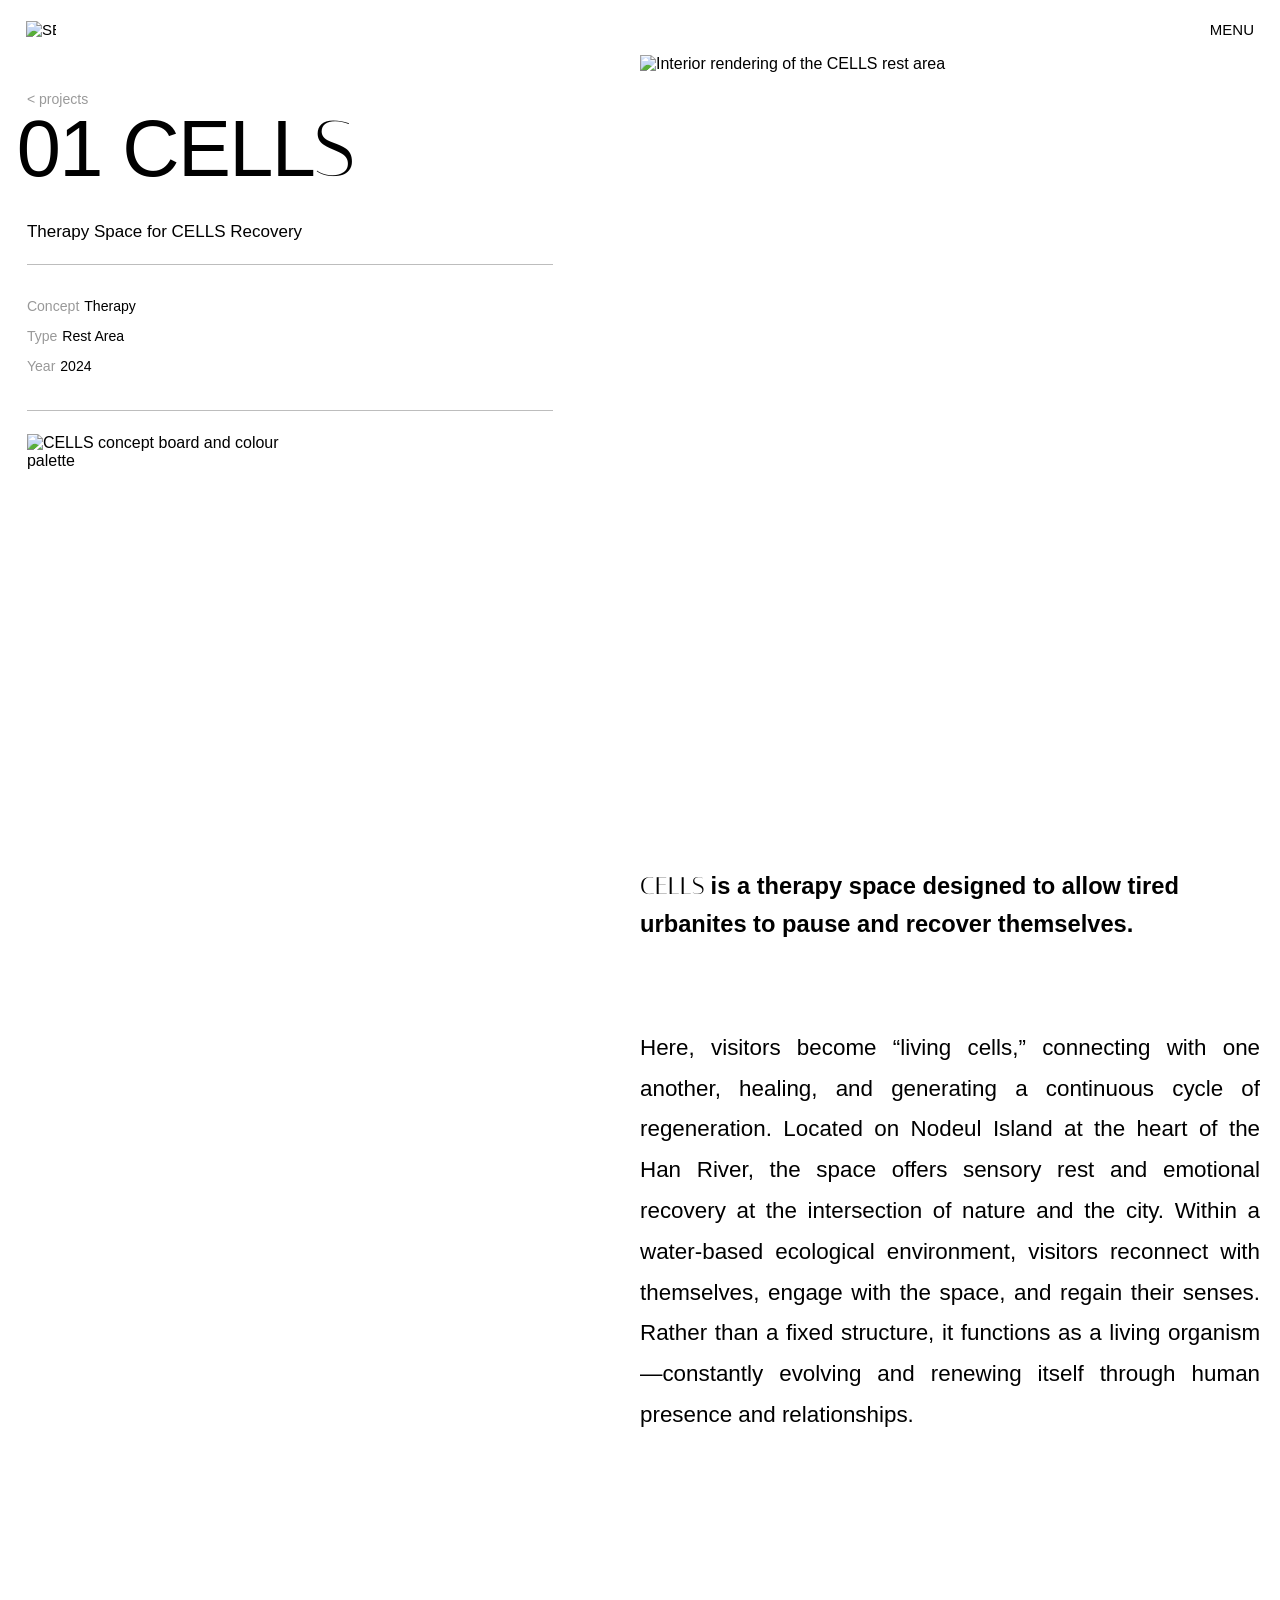
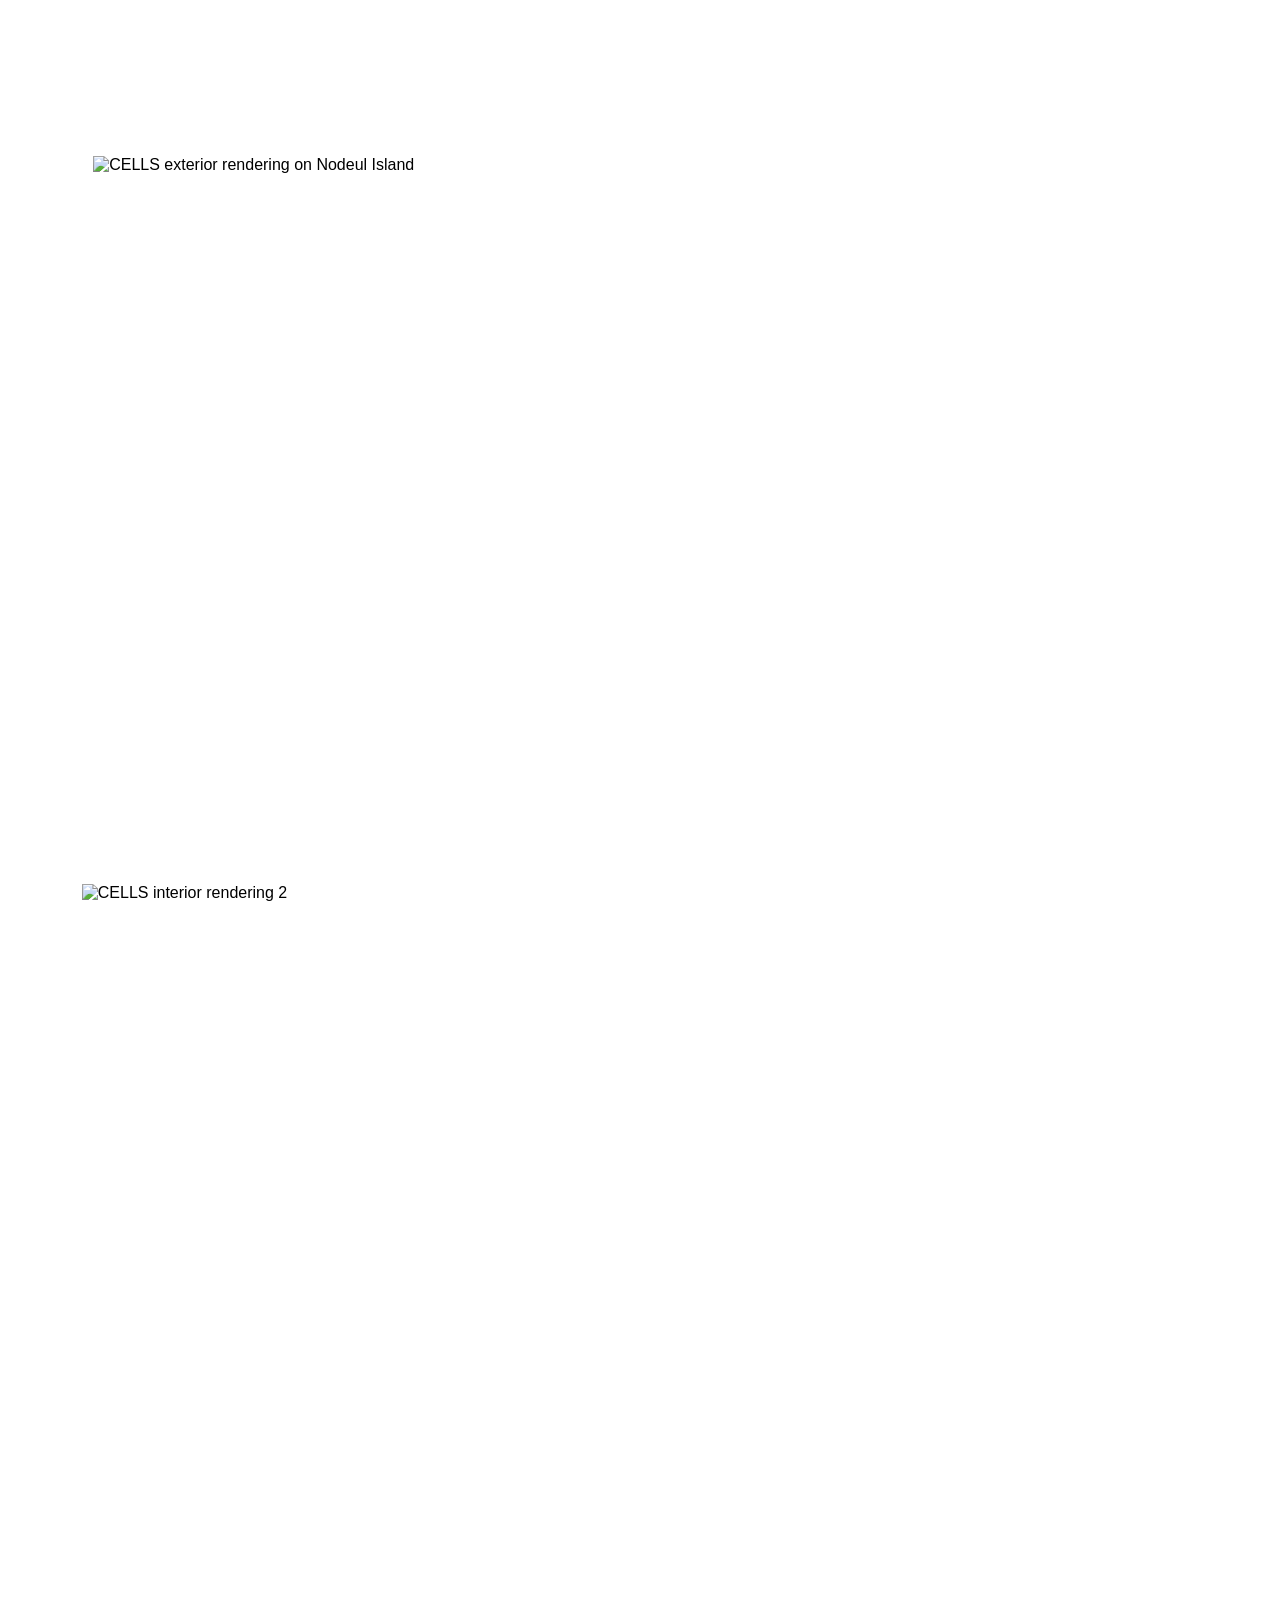
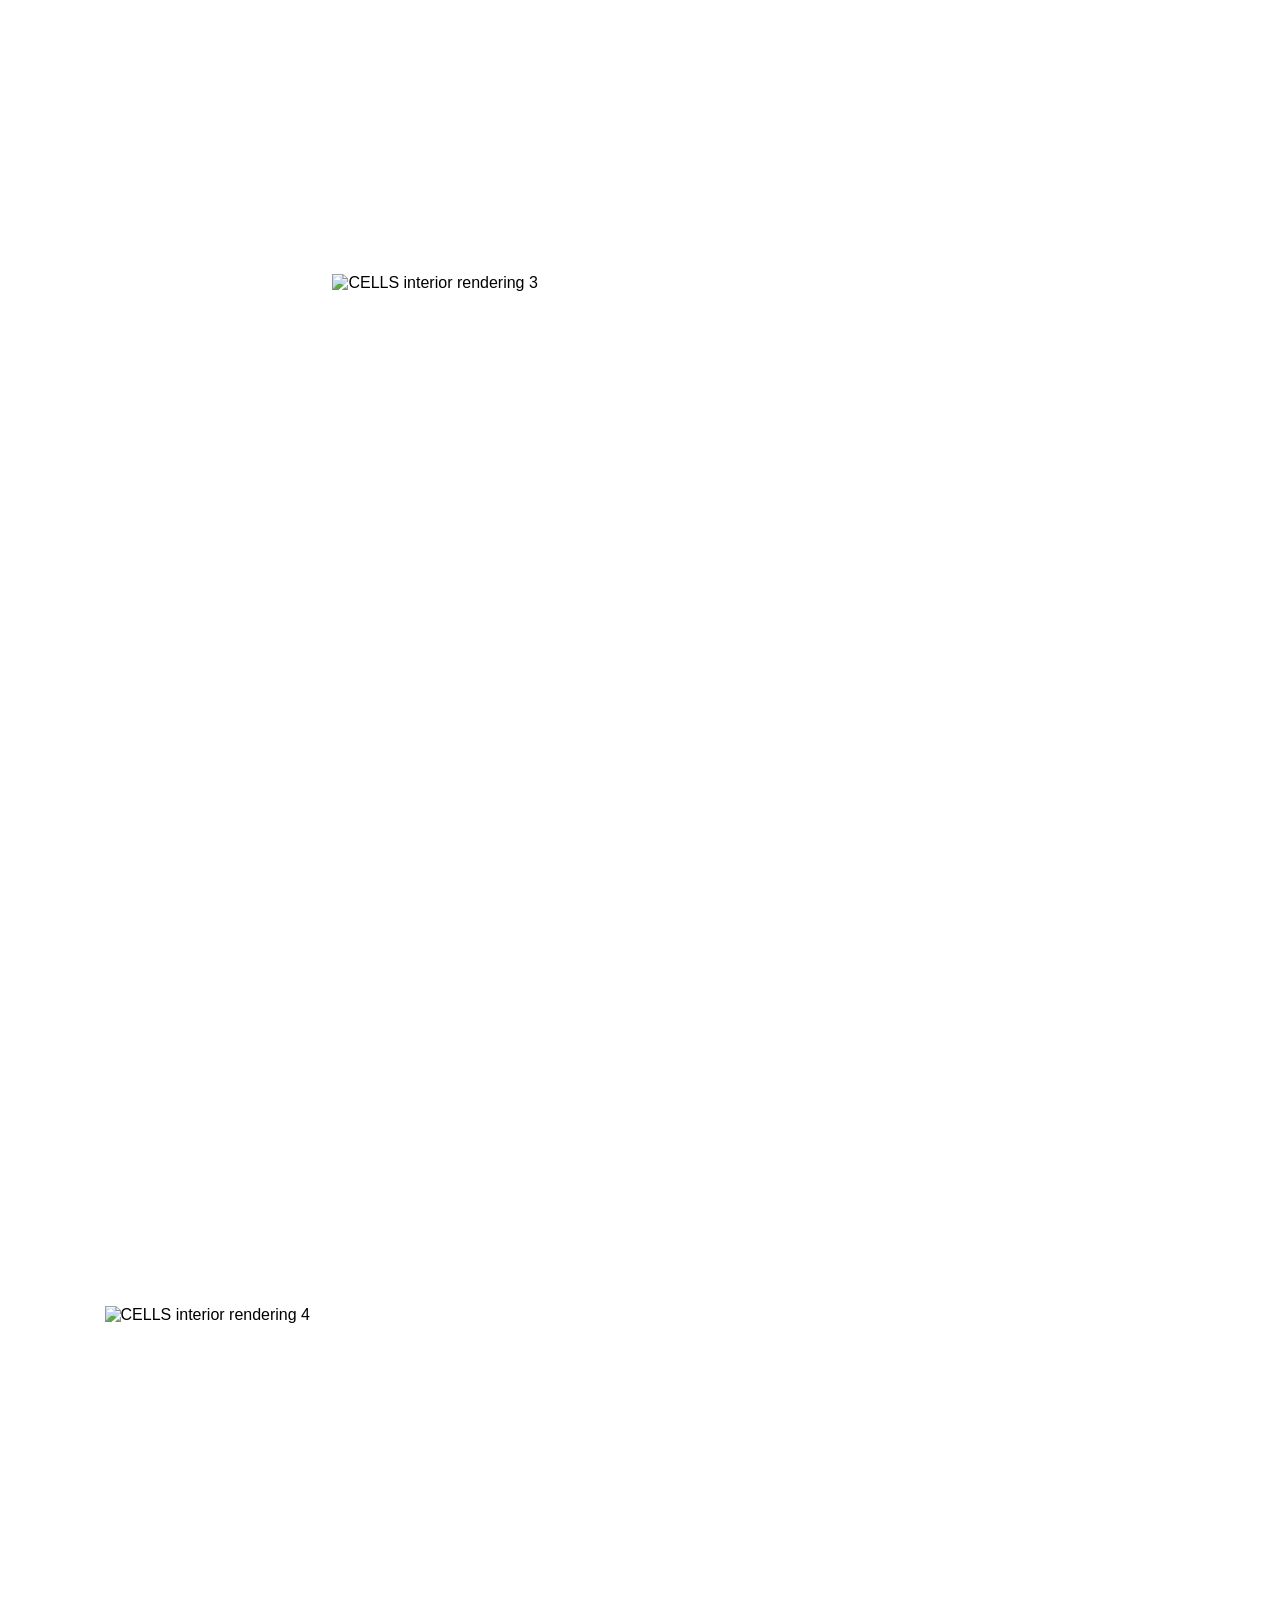
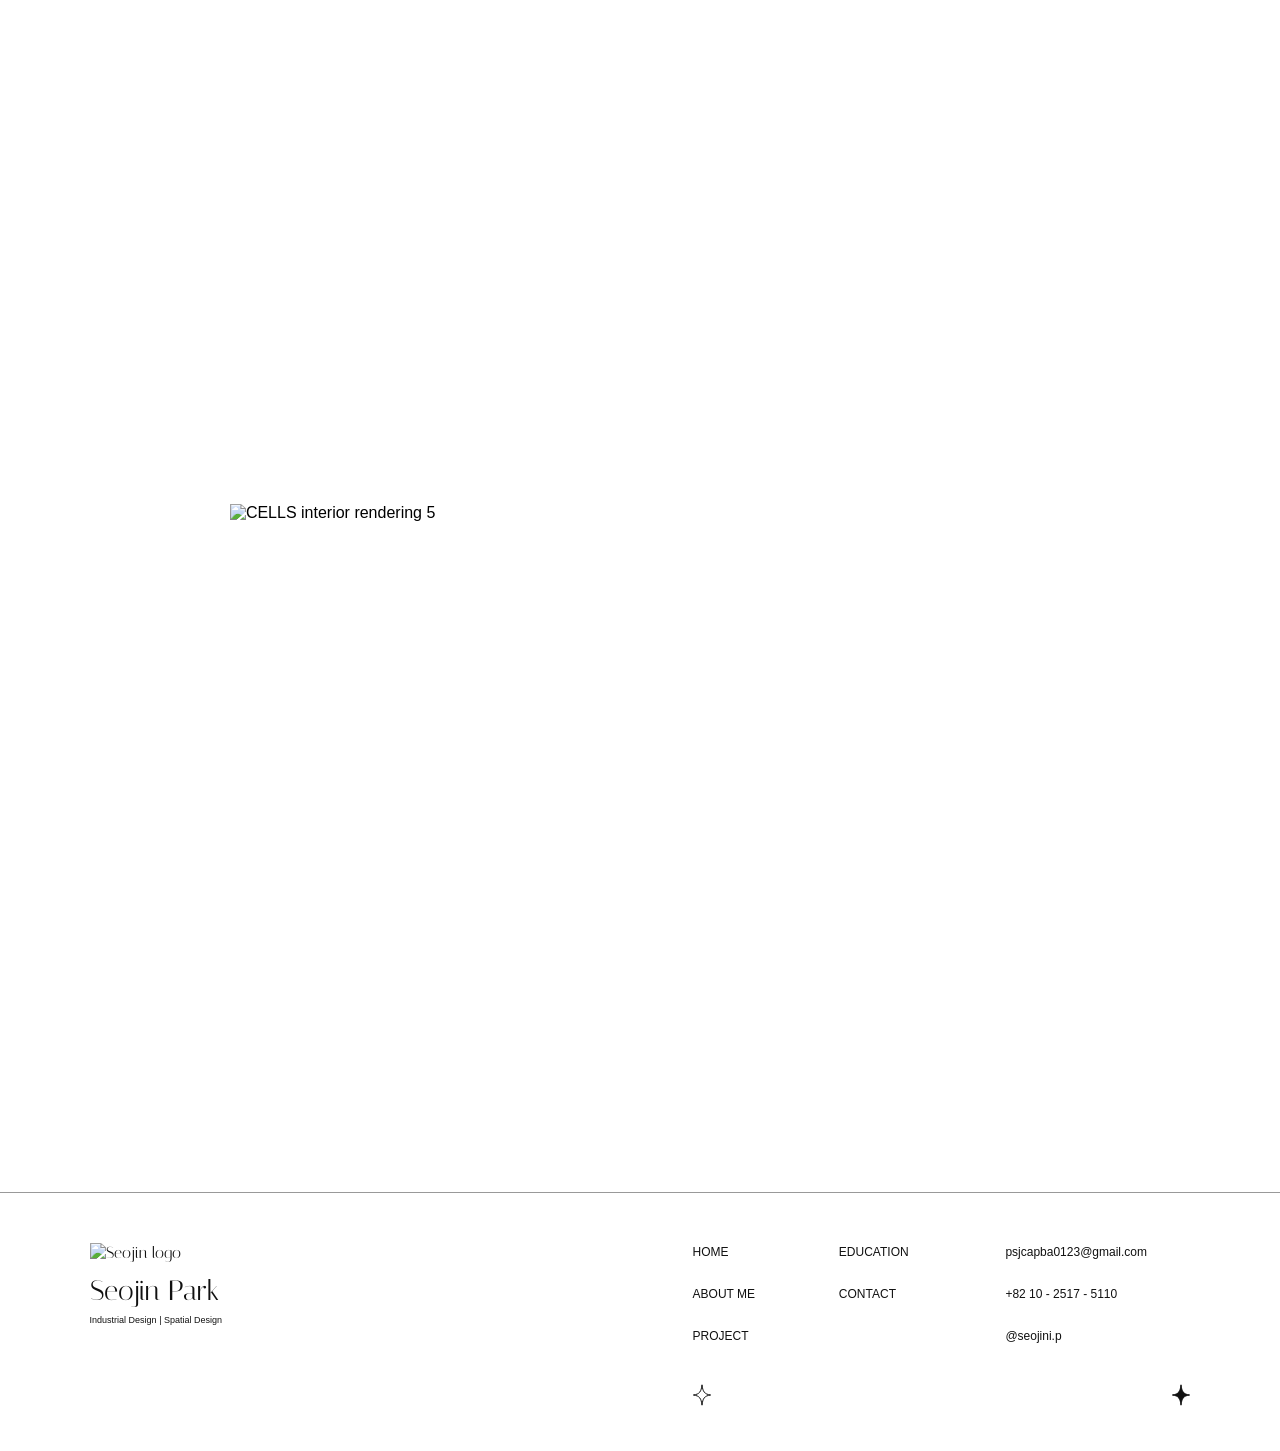
==== cells.html @ 50df4cd8 "Add files via upload" ====
<!DOCTYPE html>
<html lang="en">
<head>
  <meta charset="UTF-8">
  <meta name="viewport" content="width=device-width, initial-scale=1.0">
  <title>01 CELLS | Seojin Park</title>

  <!-- Google Fonts: Italiana (Pretendard is imported inside style.css) -->
  <link rel="preconnect" href="https://fonts.googleapis.com">
  <link rel="preconnect" href="https://fonts.gstatic.com" crossorigin>
  <link href="https://fonts.googleapis.com/css2?family=Italiana&display=swap" rel="stylesheet">

  <!-- Start downloading the first visible image right away -->
  <link rel="preload" as="image" href="images/cells/thumbnail.png" fetchpriority="high">

  <!-- style.css = shared base + fixed header + menu | project.css = project detail layout -->
  <link rel="stylesheet" href="style.css">
  <link rel="stylesheet" href="project.css">

  <!-- CELLS-only editorial gallery. Shared project styles remain unchanged. -->
  <style>
    /* Editorial rhythm: varied widths, generous white space, offset alignment. */
    .pd-gallery.pd-gallery--editorial {
      display: flex;
      flex-direction: column;
      align-items: stretch;
      gap: 0;
      padding: clamp(125px, 16vw, 250px) 5.5vw clamp(100px, 12vw, 190px);
    }
    .pd-gallery--editorial .cells-gallery__item {
      display: block;
      box-sizing: border-box;
      margin: 0;
      width: 100%;
    }
    .pd-gallery--editorial .cells-gallery__item img {
      display: block;
      width: 100%;
      height: auto;
    }
    .pd-gallery--editorial .cells-gallery__item + .cells-gallery__item {
      margin-top: clamp(110px, 17vw, 270px);
    }
    .pd-gallery--editorial .cells-gallery__item--hero { width: 96%; margin-left: auto; margin-right: auto; }
    .pd-gallery--editorial .cells-gallery__item--left { width: 72%; margin-left: 1%; margin-right: auto; }
    .pd-gallery--editorial .cells-gallery__item--right { width: 76%; margin-left: auto; margin-right: 1%; }
    .pd-gallery--editorial .cells-gallery__item--wide { width: 94%; margin-left: 3%; margin-right: auto; }
    .pd-gallery--editorial .cells-gallery__item--final { width: 86%; margin-left: auto; margin-right: 0; }

    /* Reveal is enabled by JS only when IntersectionObserver is available. */
    .pd-gallery--editorial.cells-reveal-ready .cells-gallery__item {
      opacity: 0;
      transform: translate3d(0, 72px, 0);
      transition: opacity 1050ms cubic-bezier(.2,.7,.2,1),
                  transform 1150ms cubic-bezier(.16,1,.3,1);
      will-change: opacity, transform;
    }
    .pd-gallery--editorial.cells-reveal-ready .cells-gallery__item.is-visible {
      opacity: 1;
      transform: translate3d(0, 0, 0);
      will-change: auto;
    }
    @media (max-width: 767px) {
      .pd-gallery.pd-gallery--editorial {
        padding: 85px 18px 110px;
      }
      .pd-gallery--editorial .cells-gallery__item + .cells-gallery__item {
        margin-top: clamp(75px, 23vw, 125px);
      }
      .pd-gallery--editorial .cells-gallery__item--hero,
      .pd-gallery--editorial .cells-gallery__item--wide { width: 100%; margin-left: 0; margin-right: 0; }
      .pd-gallery--editorial .cells-gallery__item--left { width: 94%; margin-left: 0; margin-right: auto; }
      .pd-gallery--editorial .cells-gallery__item--right { width: 95%; margin-left: auto; margin-right: 0; }
      .pd-gallery--editorial .cells-gallery__item--final { width: 98%; margin-left: auto; margin-right: 0; }
      .pd-gallery--editorial.cells-reveal-ready .cells-gallery__item {
        transform: translate3d(0, 38px, 0);
      }
      .pd-gallery--editorial.cells-reveal-ready .cells-gallery__item.is-visible {
        transform: translate3d(0, 0, 0);
      }
    }
    @media (prefers-reduced-motion: reduce) {
      .pd-gallery--editorial.cells-reveal-ready .cells-gallery__item {
        opacity: 1;
        transform: none;
        transition: none;
      }
    }
  </style>
</head>
<body>

  <!-- ======================================================
       FIXED GLOBAL HEADER (same as index.html, links go back to it)
       ====================================================== -->
  <header class="site-header">

    <p class="role"><a href="index.html#home">Spatial Designer</a></p>

    <nav class="menu" aria-label="Main navigation">
      <input type="checkbox" id="menu-toggle" class="menu__checkbox">
      <label for="menu-toggle" class="menu__label">Menu</label>

      <ul class="menu__list">
        <li><a href="index.html#about">About Me</a></li>
        <li><a href="index.html#projects">Projects</a></li>
      </ul>
    </nav>

  </header>

  <main class="pd">

    <!-- ======================================================
         PAGE BODY: a 2-column grid with 2 rows
           Row 1 = intro  (left info panel | right thumbnail + text)
           Row 2 = gallery (full width)
         On top of it lies the TITLE LAYER (see below).
         ====================================================== -->
    <div class="pd-body">

      <!-- ----------------------------------------------------
           TITLE LAYER  (desktop only)
           ONE single "01 CELLS" title that does all three stages:
             Stage 1+2: it stands still where the Figma puts it
             Stage 3  : it rises with the page, then sticks under the header
           How (pure CSS, no scroll code):
             .pd-titlelayer = tall, invisible box over the left half of the
                              whole page (intro + gallery)
             .pd-titlestage = sticky box that is pinned to the top of the
                              screen until the left panel is released
                              (its height is set so it is released at the
                              same moment as the panel)
             .pd-title      = the title; sticky just below the header, so it
                              stops rising and stays there
           ---------------------------------------------------- -->
      <div class="pd-titlelayer">
        <div class="pd-titlestage">
          <h1 class="pd-title">01 CELL<span class="pd-title__accent">S</span></h1>
        </div>
      </div>

      <!-- ----------------------------------------------------
           LEFT INFORMATION COLUMN (row 1, column 1)
           .pd-info  = as tall as the right column
           .pd-panel = sticky (top: 0) inside it:
             Stage 2: it stays exactly where it is while the right column scrolls
             Stage 3: when .pd-info ends it can't stick any longer and
                      scrolls up and away (that is the release)
           ---------------------------------------------------- -->
      <aside class="pd-info" aria-label="Project information">
        <div class="pd-panel">

          <!-- EDIT: back link -->
          <a class="pd-back" href="index.html#projects">&lt; projects</a>

          <!-- Empty space where the title sits (the real title is in the title layer).
               On mobile the title layer is hidden and this slot shows its own title. -->
          <div class="pd-title-slot">
            <!-- EDIT: title (last letter uses Italiana like the Figma) -->
            <h1 class="pd-title pd-title--mobile">01 CELL<span class="pd-title__accent">S</span></h1>
          </div>

          <!-- EDIT: subtitle -->
          <p class="pd-subtitle">Therapy Space for CELLS Recovery</p>

          <!-- EDIT: metadata -->
          <dl class="pd-meta">
            <div class="pd-meta__row"><dt>Concept</dt><dd>Therapy</dd></div>
            <div class="pd-meta__row"><dt>Type</dt><dd>Rest Area</dd></div>
            <div class="pd-meta__row"><dt>Year</dt><dd>2024</dd></div>
          </dl>

          <!-- EDIT: concept image (contains the colour palette).
               Replace width/height with your file's real pixel size. -->
          <figure class="pd-concept">
            <img src="images/cells/concept.png"
                 alt="CELLS concept board and colour palette"
                 width="1144" height="604" decoding="async">
          </figure>

        </div>
      </aside>

      <!-- ----------------------------------------------------
           RIGHT COLUMN (row 1, column 2): thumbnail + description
           ---------------------------------------------------- -->
      <div class="pd-story">

        <!-- EDIT: thumbnail (first visible image: loaded eagerly, high priority) -->
        <figure class="pd-thumb">
          <img src="images/cells/thumbnail.png"
               alt="Interior rendering of the CELLS rest area"
               width="1240" height="1288"
               loading="eager" fetchpriority="high" decoding="async">
        </figure>

        <div class="pd-text">
          <!-- EDIT: introductory statement -->
          <p class="pd-statement">
            <span class="pd-statement__accent">CELLS</span>
            is a therapy space designed to allow tired<br class="pd-br">
            urbanites to pause and recover themselves.
          </p>

          <!-- EDIT: main description -->
          <p class="pd-description">
            Here, visitors become “living cells,” connecting with one another, healing, and generating a continuous cycle of regeneration. Located on Nodeul Island at the heart of the Han River, the space offers sensory rest and emotional recovery at the intersection of nature and the city. Within a water-based ecological environment, visitors reconnect with themselves, engage with the space, and regain their senses. Rather than a fixed structure, it functions as a living organism—constantly evolving and renewing itself through human presence and relationships.
          </p>
        </div>

      </div>

      <!-- ----------------------------------------------------
           IMAGE GALLERY (row 2, full width)
           Gallery images are below the fold, so they load lazily.
           EDIT: replace each width/height with the real pixel size of
           your file so the browser reserves the right space.
           ---------------------------------------------------- -->
      <section class="pd-gallery pd-gallery--editorial" aria-label="01 CELLS image gallery">

        <!-- Opening wide shot -->
        <figure class="cells-gallery__item cells-gallery__item--hero">
          <img src="images/cells/render-01.png"
               alt="CELLS exterior rendering on Nodeul Island"
               width="2400" height="1120" loading="lazy" decoding="async">
        </figure>

        <!-- A quieter, left-aligned moment -->
        <figure class="cells-gallery__item cells-gallery__item--left">
          <img src="images/cells/render-02.png"
               alt="CELLS interior rendering 2"
               width="1200" height="1130" loading="lazy" decoding="async">
        </figure>

        <!-- Counterpoint on the right -->
        <figure class="cells-gallery__item cells-gallery__item--right">
          <img src="images/cells/render-03.png"
               alt="CELLS interior rendering 3"
               width="1200" height="1130" loading="lazy" decoding="async">
        </figure>

        <!-- A wider view to reset the rhythm -->
        <figure class="cells-gallery__item cells-gallery__item--wide">
          <img src="images/cells/render-04.png"
               alt="CELLS interior rendering 4"
               width="2400" height="1300" loading="lazy" decoding="async">
        </figure>

        <!-- Closing image, gently offset -->
        <figure class="cells-gallery__item cells-gallery__item--final">
          <img src="images/cells/render-05.png"
               alt="CELLS interior rendering 5"
               width="2400" height="1310" loading="lazy" decoding="async">
        </figure>

      </section>

    </div>
  </main>

  <script src="project.js" defer></script>


  <script>
    // CELLS gallery only: reveal each image once as it enters the viewport.
    (function () {
      const gallery = document.querySelector('.pd-gallery--editorial');
      if (!gallery || !('IntersectionObserver' in window) ||
          window.matchMedia('(prefers-reduced-motion: reduce)').matches) return;
      const items = Array.from(gallery.querySelectorAll('.cells-gallery__item'));
      const observer = new IntersectionObserver((entries) => {
        entries.forEach((entry) => {
          if (!entry.isIntersecting) return;
          entry.target.classList.add('is-visible');
          observer.unobserve(entry.target);
        });
      }, { threshold: 0.06, rootMargin: '0px 0px 25px 0px' });
      gallery.classList.add('cells-reveal-ready');
      items.forEach((item) => observer.observe(item));
    })();
  </script>
<!-- Portfolio footer: navigation, contact and brand -->
  <footer class="portfolio-footer" id="footer" aria-label="Footer">
    <div class="portfolio-footer__grid">
      <div class="portfolio-footer__brand">
        <a href="index.html" class="portfolio-footer__home" aria-label="Back to top"><img src="images/footer-logo.png" alt="Seojin logo"></a>
        <div class="portfolio-footer__name">Seojin Park</div>
        <div class="portfolio-footer__discipline">Industrial Design | Spatial Design</div>
      </div>
      <nav class="portfolio-footer__nav" aria-label="Footer navigation">
        <div class="portfolio-footer__navcol">
          <a href="index.html" data-footer-home>HOME</a>
          <a href="index.html#about">ABOUT ME</a>
          <a href="index.html#projects">PROJECT</a>
          <svg class="portfolio-footer__diamond portfolio-footer__diamond--outline" viewBox="0 0 46 54" aria-hidden="true"><path d="M23 1 C25 18 29 25 45 27 C29 29 25 36 23 53 C21 36 17 29 1 27 C17 25 21 18 23 1 Z"/></svg>
        </div>
        <div class="portfolio-footer__navcol">
          <a href="index.html?footerPanel=education#about">EDUCATION</a>
          <a href="index.html?footerPanel=contact#about">CONTACT</a>
        </div>
      </nav>
      <div class="portfolio-footer__contact">
        <a href="mailto:psjcapba0123@gmail.com">psjcapba0123@gmail.com</a>
        <a href="tel:+821025175110">+82 10 - 2517 - 5110</a>
        <a href="https://www.instagram.com/seojini.p/" target="_blank" rel="noopener noreferrer">@seojini.p</a>
        <svg class="portfolio-footer__diamond portfolio-footer__diamond--filled" viewBox="0 0 46 54" aria-hidden="true"><path d="M23 1 C25 18 29 25 45 27 C29 29 25 36 23 53 C21 36 17 29 1 27 C17 25 21 18 23 1 Z"/></svg>
      </div>
    </div>
  </footer>
</body>
</html>
---- style.css ----
/* ==========================================================

   1. RESET & BASE

   ========================================================== */

   @import url('https\://cdn.jsdelivr.net/gh/orioncactus/pretendard/dist/web/static/pretendard.css');

*,

*::before,

*::after {

  box-sizing: border-box;

  margin: 0;

  padding: 0;

}



html {

  width: 100%;

  overflow-x: hidden;

  scroll-behavior: smooth;         /* smooth scroll for #about link */

}



body {

  width: 100%;

  background: #FFFFFF;

  color: #000000;

  font-family: 'Italiana', serif;

  font-weight: 400;

  font-synthesis: none;            /* prevents fake bold */

  -webkit-font-smoothing: antialiased;

}



a {

  color: inherit;

  text-decoration: none;

}



ul {

  list-style: none;

}



/* ==========================================================

   2. HEADER (top-left label + top-right menu)

   Fixed to the viewport so they stay visible while scrolling.

   ========================================================== */

.site-header {

  position: fixed;

  top: 0;

  left: 0;

  width: 100%;

  padding: 26px 26px 0 26px;

  display: flex;

  justify-content: space-between;

  align-items: flex-start;

  z-index: 10;

  pointer-events: none;            /* only the menu is clickable */

}



.role,

.menu {

  font-size: 21px;

  line-height: 1.25;

  text-transform: uppercase;

}



.role {

  text-align: left;

  white-space: nowrap;

}



/* SPATIAL DESIGNER is a link back to the top; looks identical to before */

.role a {

  display: inline-block;

  color: inherit;

  text-decoration: none;

  cursor: pointer;

  pointer-events: auto;            /* header itself ignores clicks */

}



/* ==========================================================

   3. DROPDOWN MENU (checkbox technique)

   ========================================================== */

.menu {

  position: relative;              /* anchor for the overlay dropdown */

  text-align: right;

  pointer-events: auto;

}



/* Visually hidden but still keyboard-focusable */

.menu__checkbox {

  position: absolute;

  width: 1px;

  height: 1px;

  margin: -1px;

  overflow: hidden;

  clip: rect(0 0 0 0);

  white-space: nowrap;

  border: 0;

}



.menu__label {

  display: block;

  cursor: pointer;

  user-select: none;

}



/* Visible keyboard focus */

.menu__checkbox:focus-visible + .menu__label {

  outline: 1px solid #000000;

  outline-offset: 4px;

}



/* Closed by default: links hidden */

.menu__list {

  display: none;

  position: absolute;              /* overlays page, pushes nothing */

  top: 100%;

  right: 0;

  white-space: nowrap;

  text-transform: none;

  color: #888888;

}



.menu__list a {

  display: block;

  line-height: 1.25;

  transition: color 0.25s ease;

}



.menu__list a:hover,

.menu__list a:focus-visible {

  color: #000000;

}



/* Open: checkbox checked -> show links with fade-in */

.menu__checkbox:checked ~ .menu__list {

  display: block;

  animation: menuFade 0.35s ease forwards;

}



@keyframes menuFade {

  from { opacity: 0; }

  to   { opacity: 1; }

}



/* ==========================================================

   4. SECTION 1 — CENTER LOGO (SEOJIN)

   ========================================================== */

.hero {

  width: 100%;

  height: 100vh;

  height: 100svh;

  display: flex;

  justify-content: center;

  align-items: center;

}



.logo {

  font-size: 15.8vw;               /* ≈ 260px at 1649px wide */

  font-weight: 400;

  line-height: 1;

  letter-spacing: 0;

  text-transform: uppercase;

  white-space: nowrap;

  text-align: center;

}



/* ==========================================================

   5. SECTION 2 — ABOUT ME: LAYOUT

   Sizes are in vw so the composition scales like the Figma frame

   (measured against a ~1780px wide design).

   ========================================================== */

.about {

  min-height: 100vh;

  padding: 7.4vw 9.1vw 14.5vw 13.1vw;   /* empty space on top, as in Figma */

  background: #FFFFFF;

}



/* Two columns: portrait | (gap) | diamonds + boxes */

.about__inner {

  display: grid;

  grid-template-columns: 473fr 71fr 840fr;

  align-items: center;             /* portrait centered against the boxes */

}



.about__portrait {

  grid-column: 1;

}



.about__portrait img {

  display: block;

  width: 100%;

  height: auto;                    /* keeps original aspect ratio */

  border: 0;

  border-radius: 0;

  box-shadow: none;

}



/* ==========================================================

   6. ABOUT ME: INFORMATION BOXES + DIAMONDS

   ========================================================== */

.about__list {

  grid-column: 3;

  display: grid;

  row-gap: 2.65vw;

}



/* One row = diamond (left) + box (right) */

.info {

  display: grid;

  grid-template-columns: 46fr 44fr 750fr;

  align-items: center;             /* diamond centered on its box */

}



/* The box comes first in the HTML so the diamond can react to its

   hover/focus using the "+" selector. Grid places them visually. */

.info__box {

  grid-column: 3;

  grid-row: 1;

  display: flex;

  align-items: center;

  min-height: 11.2vw;

  padding: 1.6vw;

  background: #F5F5F5;

  border-radius: 20px;

  color: #B8B8B8;

  cursor: default;

  outline: none;

  transition: color 0.3s ease;

}



.info__box p {

  width: 100%;

  font-family: 'Pretendard', sans-serif;

  font-weight: 300;

  font-size: clamp(13px, 1.24vw, 24px);

  line-height: 1.27;

  text-align: justify;

}

/* "Seojin Park" — larger, Italiana */

.info__name {

  font-family: 'Italiana', serif;

  font-size: clamp(20px, 2.6vw, 50px);

  line-height: 1;

}



/* Diamond (four-pointed star) */

.info__diamond {

  grid-column: 1;

  grid-row: 1;

  width: 100%;

  height: auto;

  overflow: visible;

  fill: transparent;               /* default: outline only */

  stroke: #000000;

  stroke-width: 1;

  stroke-linejoin: miter;

  vector-effect: non-scaling-stroke;

  transition: fill 0.3s ease;

}



.info__diamond path {

  vector-effect: non-scaling-stroke;

}



/* ---------- Hover / focus: only the affected box + its diamond ---------- */

.info__box:hover,

.info__box:focus {

  color: #000000;

}



.info__box:hover + .info__diamond,

.info__box:focus + .info__diamond {

  fill: #000000;

}



/* Keyboard focus ring (not shown on mouse click) */

.info__box:focus-visible {

  outline: 1px solid #000000;

  outline-offset: 4px;

}



/* ==========================================================

   7. MOBILE (below 768px)

   ========================================================== */

@media (max-width: 767px) {



  /* Header */

  .site-header {

    padding: 18px 18px 0 18px;

  }



  .role,

  .menu {

    font-size: 14px;

  }

@media (max-width: 767px) {
  .site-header .role,
  .site-header .role a {
    font-size: 10px !important;
  }

  .site-header .menu,
  .site-header .menu__label {
    font-size: 10px !important;
  }
}

  /* Main page */

  .logo {

    font-size: 22vw;               /* fits on one line, ~65% of width */

  }



  /* About: portrait on top, boxes below */

  .about {

    padding: 90px 18px 60px 18px;

  }



  .about__inner {

    display: flex;

    flex-direction: column;

    align-items: stretch;

    gap: 28px;

  }



  .about__portrait {

    width: min(72vw, 360px);

    margin: 0 auto;

  }



  .about__list {

    row-gap: 14px;

  }



  /* Diamond stays to the left of each box */

  .info {

    grid-template-columns: 20px 10px 1fr;

  }



  .info__box {

    min-height: 0;

    padding: 16px;

    border-radius: 16px;

  }



  .info__box p {

    font-size: 13.5px;

    text-align: left;

  }



  .info__name {

    font-size: 22px;

  }

}



/* ==========================================================

   8. SECTION 3 — PROJECTS INDEX

   Measured from the Figma frame (~1024px wide) and converted to vw.

   ========================================================== */

.projects {

  --font-meta: 'Pretendard', sans-serif;   /* small text; switch to 'Italiana', serif to match Figma exactly */

  --heading-weight: 400;                   /* weight of the Pretendard part of the heading */

  --intro-w: 74.5vw;                       /* width of heading + arrow block */



  position: relative;

  padding: 8.3vw 0 9.6vw;                  /* top = arrow position, bottom = space after last row */

  background: #FFFFFF;

  overflow: hidden;

}



/* ---------- Heading + arrow ---------- */

.projects__intro {

  width: var(--intro-w);

  margin-inline: auto;                     /* centers the block in the viewport (was: margin-left: 12vw) */

}



.projects__arrow {

  display: block;

  width: 100%;

  height: auto;

  overflow: visible;

}



.projects__arrow path {

  fill: none;

  stroke: #000000;

  stroke-width: 1;

  vector-effect: non-scaling-stroke;

}



.arrow__dashed { stroke-dasharray: 3 4; }



.projects__arrow .arrow__tip {

  fill: #000000;

  stroke: none;

}



/* ---------- Arrow draw animation (4.6s loop) ----------

   0.0–1.8s  dashed half revealed dash by dash   (39.13%)

   1.8–3.2s  solid half drawn as one stroke       (69.57%)

   3.2–4.2s  full arrow visible                   (91.30%)

   4.2–4.6s  fade out, then restart

   script.js adds .is-animated only while the heading is on screen.

   Without it (or with reduced motion) the arrow is shown complete. */

.projects__arrow {

  --dash-steps: 40;                        /* script.js sets the real number of dashes */

}



/* Mask "reveal" paths (white = visible part of the arrow) */

.projects__arrow .arrow__reveal {

  stroke: #FFFFFF;

  stroke-width: 8;

  vector-effect: none;

  stroke-dasharray: 1;

  stroke-dashoffset: 0;

}



.projects__arrow.is-animated {

  animation: arrowFade 4.6s linear infinite;

}



.projects__arrow.is-animated .arrow__reveal--dashed {

  stroke-dashoffset: 1;

  animation: revealDashed 4.6s linear infinite;

}



.projects__arrow.is-animated .arrow__reveal--solid {

  stroke-dashoffset: 1;

  animation: revealSolid 4.6s linear infinite;

}



.projects__arrow.is-animated .arrow__tip {

  transform-box: fill-box;

  transform-origin: center;

  animation: tipAppear 4.6s linear infinite;

}



/* Dashes appear one after another: the reveal moves in steps of one dash */

@keyframes revealDashed {

  0%      { stroke-dashoffset: 1; animation-timing-function: steps(var(--dash-steps), end); }

  39.13%  { stroke-dashoffset: 0; }

  100%    { stroke-dashoffset: 0; }

}



/* Solid line: one smooth continuous stroke, starts after the dashes */

@keyframes revealSolid {

  0%, 39.13%   { stroke-dashoffset: 1; animation-timing-function: cubic-bezier(0.45, 0.05, 0.35, 1); }

  69.57%, 100% { stroke-dashoffset: 0; }

}



/* Arrowhead appears when the solid line reaches its end */

@keyframes tipAppear {

  0%, 69%   { opacity: 0; transform: scale(0.3); }

  73%, 100% { opacity: 1; transform: scale(1); }

}



/* Whole arrow fades out at the end of the cycle */

@keyframes arrowFade {

  0%, 91.3% { opacity: 1; }

  100%      { opacity: 0; }

}



.projects__heading {

  margin-top: -2.6%;                       /* % of intro width: tucks heading under the arrow */

  font-size: calc(var(--intro-w) * 0.1141);

  font-weight: 400;

  line-height: 1;

  white-space: nowrap;

  color: #000000;

  display: flex;                           /* centers the phrase even if it is wider than the block */

  justify-content: center;

}



.projects__heading .serif {

  font-family: 'Italiana', serif;

  font-weight: 400;

}



.projects__heading .sans {

  font-family: 'Pretendard', sans-serif;

  font-weight: var(--heading-weight);

}



/* Invisible zero-size marker sitting on the text baseline;

   script.js measures it to find where the W's top vertices are. */

.baseline-probe {

  display: inline-block;

  width: 0;

  height: 0;

}



/* ---------- Project list ---------- */

.project-list {

  margin: 33.5vw 5.1vw 0 23.5vw;           /* narrower than the viewport, as in Figma */

  padding-top: 1.3vw;

  border-top: 2px solid #000000;           /* thick line above the first row */

}



/* One row = one link = one hover area (title, white space and meta) */

.project {

  --icon-w: 16.5vw;                        /* icon width, overridden per project in the HTML */

  --meta-size: clamp(9px, 1.1vw, 18px);



  position: relative;

  display: block;

  height: 22.56vw;                         /* row height from the Figma */

  border-top: 1px solid #777777;           /* thin gray line */

  color: #000000;

}



/* Thick black line under the title */

.project::after {

  content: "";

  position: absolute;

  left: 0;

  right: 0;

  bottom: 1.46vw;

  border-bottom: 2px solid #000000;

}



/* Small info at the top right: tag + year */

.project__top {

  position: absolute;

  top: 1vw;

  left: 0;

  right: 0;

  padding-left: 69.8%;

  display: flex;

  justify-content: space-between;

  font-family: var(--font-meta);

  font-weight: 300;

  font-size: var(--meta-size);

  line-height: 1.45;

}



/* Large number + title */

.project__title {

  position: absolute;

  left: 0;

  bottom: 1.9vw;

  display: flex;

  align-items: baseline;

  gap: 0.28em;

  font-family: 'Italiana', serif;

  font-weight: 400;

  font-size: 5.3vw;

  line-height: 1;

  white-space: nowrap;

}



/* Small info at the bottom right */

.project__info {

  position: absolute;

  right: 0;

  bottom: 2.25vw;

  text-align: right;

  font-family: var(--font-meta);

  font-weight: 300;

  font-size: var(--meta-size);

  line-height: 1.45;

}



/* Floating icon: follows the cursor (position set by script.js) */

.project__icon {

  position: fixed;

  top: 0;

  left: 0;

  width: var(--icon-w);

  height: auto;

  object-fit: contain;

  pointer-events: none;                    /* never blocks hover or clicks */

  opacity: 0;

  transform: translate3d(-9999px, 0, 0);

  transition: opacity 0.25s ease;

  will-change: transform, opacity;

  z-index: 5;

}



.project__icon.is-visible {

  opacity: 1;

}



/* ==========================================================

   9. PROJECTS INDEX — TOUCH + MOBILE

   ========================================================== */



/* Touch devices (no hover): icon sits still inside each row */

@media (hover: none), (pointer: coarse) {

  .project__icon {

    position: absolute;

    top: 50%;

    left: 42%;

    width: max(var(--icon-w), 60px);

    max-height: 70%;

    opacity: 1;

    transform: translate(-50%, -50%) !important;  /* ignore any script position */

    transition: none;

  }

}



@media (max-width: 767px) {

  .projects {

    --intro-w: 90vw;

    padding: 70px 0 60px;

  }



  .project-list {

    margin: 26vw 18px 0 18px; /* Mobile: more space after project heading */

    padding-top: 12px;

  }



  /* Rows become a small grid: top info / title + info */

  .project {

    --meta-size: 10.5px;

    height: auto;

    min-height: 46vw;

    display: grid;

    grid-template-columns: 1fr auto;

    grid-template-areas:

      "top top"

      "title info";

    align-content: space-between;

    align-items: end;

    column-gap: 12px;

    padding: 8px 0 24px;

  }



  .project::after {

    bottom: 12px;

  }



  .project__top {

    position: static;

    grid-area: top;

    padding-left: 50%;

  }



  .project__title {

    position: static;

    grid-area: title;

    flex-wrap: wrap;

    white-space: normal;                   /* long titles may wrap */

    font-size: 8vw;

    line-height: 1.05;

  }



  .project__info {

    position: static;

    grid-area: info;

    max-width: 42vw;

  }

}



/* ==========================================================

   10. ACCESSIBILITY: reduced motion

   ========================================================== */

@media (prefers-reduced-motion: reduce) {

  html { scroll-behavior: auto; }

  .menu__checkbox:checked ~ .menu__list { animation: none; }

  .menu__list a,

  .info__box,

  .info__diamond,

  .project__icon { transition: none; }



  /* Curved arrow: show it complete, no drawing animation */

  .projects__arrow,

  .projects__arrow * { animation: none !important; }

}





/* ==========================================================

   11. LANDING ANIMATION

   A fullscreen black overlay with its own SEOJIN logo that is

   animated by script.js (Web Animations API). At the end the logo

   lands exactly on the real .hero .logo and the overlay is removed.

   Everything is namespaced with .landing so no existing style

   (.logo, .project__icon, ...) is affected.

   The overlay only exists while <html> has the class .is-landing

   (set by a tiny script in the <head> of index.html).

   ========================================================== */

.landing {

  display: none;

  --landing-size: 13vw;            /* logo size during the intro (the final size is read from .logo) */

  --icon-size: 1.2em;             /* project icon size, relative to the logo size */

}



html.is-landing .landing {

  display: block;

  position: fixed;

  top: 0;

  left: 0;

  right: 0;

  height: 100vh;

  height: 100svh;                  /* same height as .hero so the centres match */

  z-index: 9;                      /* below the header (z-index 10) so it can fade in on top */

  background: #000000;

  overflow: hidden;

}



/* Dark scrollbar while the black overlay is shown (no layout change) */

html.is-landing {

  color-scheme: dark;

}



/* Header is revealed by script.js at the end of the intro */

html.is-landing .site-header {

  opacity: 0;

}



/* ---------- Logo: a 0x0 anchor at the centre of the screen ---------- */

.landing__logo {

  position: absolute;

  left: 50%;

  top: 50%;

  width: 0;

  height: 0;

  font-size: var(--landing-size);

  line-height: 1;

  text-transform: uppercase;

  color: #FFFFFF;

  opacity: 0;                      /* faded in by script.js */

  pointer-events: none;

}



/* One letter = one anchor point. script.js moves it with translateX(...em) */

.landing__letter {

  position: absolute;

  left: 0;

  top: -0.5em;                     /* line box (1em) centred on the anchor, like .hero .logo */

  width: 0;

  height: 1em;

}



.landing__shift {

  position: absolute;

  inset: 0;                        /* moved sideways when the O opens */

}



/* ---------- Glyph layers (two fonts on top of each other) ---------- */

.landing__glyph,

.landing__o-half {

  position: absolute;

  display: block;

  line-height: 1;

  white-space: nowrap;

  will-change: opacity, transform;

}



/* Pretendard SemiBold. --dx / --dy keep it aligned with the Italiana glyph */

.landing__glyph--sans,

.landing__o-half {

  left: var(--dx, 0em);

  top: var(--dy, 0em);

  font-family: 'Pretendard', sans-serif;

  font-weight: 600;

}



/* Italiana: hidden until its letter is transformed */

.landing__glyph--serif {

  left: 0;

  top: 0;

  font-family: 'Italiana', serif;

  font-weight: 400;

  opacity: 0;

}



/* ---------- The split O: two clipped copies of the real letter ---------- */

.landing__o-half {

  opacity: 0;                      /* shown only while the O is open */

}



/* Halves overlap by 0.6px so no seam can appear when they touch */

.landing__o-half--left {

  clip-path: inset(-20% calc(50% - 0.3px) -20% -20%);

}



.landing__o-half--right {

  clip-path: inset(-20% -20% -20% calc(50% - 0.3px));

}



/* ---------- Opening between the halves: holds the icons ---------- */

.landing__opening {

  position: absolute;

  left: var(--o-center, 0.4em);    /* centre of the O (set by script.js) */

  top: var(--cap-center, 0.5em);   /* vertical centre of the capital letters */

  width: 0;

  height: 0;

}



.landing__icon {

  position: absolute;

  left: 0;

  top: 0;

  width: var(--icon-size);

  height: var(--icon-size);        /* every icon gets the same square box ... */

  object-fit: contain;             /* ... and keeps its own aspect ratio inside it */

  z-index: 5;                      /* icons overlap the split O halves */

  translate: -50% -50%;

  scale: 0.85;

  opacity: 0;

  pointer-events: none;

  user-select: none;

  -webkit-user-drag: none;

  will-change: transform, opacity;

}



/* Set by script.js on the last frame: plain, non-animated rendering */

.landing.is-settled .landing__glyph,

.landing.is-settled .landing__o-half,

.landing.is-settled .landing__icon {

  will-change: auto;

}



@media (max-width: 767px) {

  .landing {

    --landing-size: 15vw;          /* SEOJIN fits the narrow screen */

  }

}



/* HEADER TYPOGRAPHY */

.role,

.role a,

.menu__label,

.menu__list,

.menu__list a {

  font-family: 'Pretendard', sans-serif;

  font-weight: 300;

}



.role,

.role a,

.menu__label {

  font-family: 'Pretendard', sans-serif;

  font-weight: 300;

  font-size: 15px;

}



.role,

.role a,

.menu__label {

  font-size: 15px;

}



.menu__list,

.menu__list li,

.menu__list a {

  font-size: 15px;

}



/* 전체 표지 구성 */

.cover-composition {

  position: relative;

  display: flex;

  align-items: center;

  justify-content: center;

  width: 100%;

  min-height: 100vh;

}



/* SEOJIN */

.cover-logo {

  position: relative;

  flex-shrink: 0;

  z-index: 2;

}



/* 양쪽 문장 공통 */

.cover-side {

  position: absolute;

  top: 50%;

  transform: translateY(-50%);

  margin: 0;



  font-family: 'Italiana', serif;

  font-size: clamp(24px, 9vw, 77px);

  font-weight: 400;

  white-space: nowrap;



  color: transparent;

  -webkit-text-stroke: 0.8px black;

}



/* 왼쪽 문장 */

.cover-side--left {

  right: calc(60% + 190px);

}



/* 오른쪽 문장 */

.cover-side--right {

  left: calc(60% + 200px);

}





/* ==========================================================

   COVER TEXT — BLACK FILL / WHITE REVEAL ANIMATION

   "Where story" and "takes shape" are outlined text (the .cover-side

   rules above, unchanged). Each phrase gets a second layer,

   .cover-side__fill: the same text in solid black, drawn on top and

   shown only through a gradient mask. The mask has a soft moving edge,

   and because only glyphs are painted on that layer, the black follows

   the letter shapes (never a rectangle). The outlined text underneath is

   never touched, so the outline is preserved at every moment.



   Two numbers drive each mask (0 = left end of the phrase, 100 = right end):

     --cover-f  front of the black FILL   (0 -> 114 : black spreads to the right)

     --cover-e  front of the black ERASE  (0 -> 114 : black disappears from the left)

   114 = 100 + the width of the soft edge, so the edge fully leaves the text.

   With both at 0 the layer is invisible = the original outlined look.

   ========================================================== */



/* Typed custom properties: lets the browser animate the numbers smoothly

   (Chrome / Edge). Without @property they would jump instead of glide. */

@property --cover-f { syntax: '<number>'; inherits: false; initial-value: 0; }

@property --cover-e { syntax: '<number>'; inherits: false; initial-value: 0; }



.cover-composition {

  --cover-cycle: 5s;             /* length of one full loop */

}



.cover-side__fill {

  --cover-soft: 14%;               /* width of the soft leading edge */



  position: absolute;              /* sits exactly over the outlined text ... */

  top: -0.2em;                     /* ... with a little extra room so the mask */

  bottom: -0.2em;                  /*     never clips swashes or descenders */

  left: -0.12em;

  right: -0.12em;

  padding: 0.2em 0.12em;           /* same offset inside: the text does not move */



  color: #000000;                  /* solid black fill ... */

  -webkit-text-stroke: 0;          /* ... the outline comes from the layer below */

  pointer-events: none;



  -webkit-mask-image: linear-gradient(90deg,

    transparent calc(var(--cover-e) * 1% - var(--cover-soft)),

    #000        calc(var(--cover-e) * 1%),

    #000        calc(var(--cover-f) * 1% - var(--cover-soft)),

    transparent calc(var(--cover-f) * 1%));

  mask-image: linear-gradient(90deg,

    transparent calc(var(--cover-e) * 1% - var(--cover-soft)),

    #000        calc(var(--cover-e) * 1%),

    #000        calc(var(--cover-f) * 1% - var(--cover-soft)),

    transparent calc(var(--cover-f) * 1%));

  -webkit-mask-repeat: no-repeat;

  mask-repeat: no-repeat;

  -webkit-mask-size: 100% 100%;

  mask-size: 100% 100%;

}



/* ---------- Timeline of one loop (7.8s) ----------

     0.0 – 0.4s   outlined text (short rest)

     0.4 – 2.0s   black fills "Where story"   left -> right

     2.0 – 3.6s   black continues into "takes shape"

     3.6 – 4.6s   both fully black (pause)

     4.6 – 6.2s   black disappears from "Where story"  left -> right

     6.2 – 7.8s   ... and then from "takes shape", back to outlines, loop

   Percentages below = seconds / 7.8s. Both phrases use the same loop length,

   so they stay in sync and the loop restarts without a jump (the first and

   last frames are both the plain outlined text). */

@media (prefers-reduced-motion: no-preference) {



  /* Starts when the main page appears: not while the landing intro is

     still covering it (<html> has .is-landing only during the intro). */

  html:not(.is-landing) .cover-side--left .cover-side__fill {

    animation:

      coverFillLeft  var(--cover-cycle) linear infinite,

      coverEraseLeft var(--cover-cycle) linear infinite;

  }



  html:not(.is-landing) .cover-side--right .cover-side__fill {

    animation:

      coverFillRight  var(--cover-cycle) linear infinite,

      coverEraseRight var(--cover-cycle) linear infinite;

  }

}



/* Fill */

@keyframes coverFillLeft {

  0%, 5.128%     { --cover-f: 0; }

  25.641%, 100%  { --cover-f: 114; }

}

@keyframes coverFillRight {

  0%, 25.641%    { --cover-f: 0; }

  46.154%, 100%  { --cover-f: 114; }

}



/* Erase (white reveal) */

@keyframes coverEraseLeft {

  0%, 58.974%    { --cover-e: 0; }

  79.487%, 100%  { --cover-e: 114; }

}

@keyframes coverEraseRight {

  0%, 79.487%    { --cover-e: 0; }

  100%           { --cover-e: 114; }

}

/* ==========================================================
   ABOUT ME — EDUCATION / CONTACT (anchored to original box group)
   ========================================================== */
.about__list {
  position: relative;
  isolation: isolate;
}

/* The 3 .info rows remain the only grid items in normal flow.
   These absolute children do not add new grid rows or shift the page. */
.about-extra {
  position: absolute;
  top: 0;
  bottom: 0;
  left: calc(100% * 90 / 840);
  right: 0;
  z-index: 3;
  opacity: 0;
  visibility: hidden;
  pointer-events: none;
  transition: opacity .3s ease, visibility .3s ease;
}
.about-extra.is-open {
  opacity: 1;
  visibility: visible;
  pointer-events: auto;
}
.about-extra__panel {
  position: absolute;
  inset: 0;
  overflow-y: auto;

  /* Apple Liquid Glass 느낌 */
  background: rgba(255, 255, 255, 0.16);

  -webkit-backdrop-filter: blur(9px) saturate(160%);
  backdrop-filter: blur(9px) saturate(160%);

  border: 1px solid rgba(255, 255, 255, 0.85);

  border-radius: 24px;

  box-shadow:
    inset 0 2px 3px rgba(255, 255, 255, 0.95),
    inset 2px 0 3px rgba(255, 255, 255, 0.65),
    inset -2px 0 4px rgba(255, 255, 255, 0.7),
    inset 0 -2px 4px rgba(120, 120, 120, 0.12),
    0 10px 28px rgba(0, 0, 0, 0.07);

  padding: clamp(22px, 2.4vw, 45px);

  color: #333;
  font-family: 'Pretendard', sans-serif;
  font-weight: 300;
}
.about-extra__panel::before {
  content: "";
  position: absolute;
  inset: 0;
  border-radius: inherit;
  pointer-events: none;

  background: linear-gradient(
    135deg,
    rgba(255,255,255,0.65) 0%,
    rgba(255,255,255,0.08) 25%,
    transparent 55%,
    rgba(255,255,255,0.35) 100%
  );

  box-shadow:
    inset 0 0 1px 1px rgba(255,255,255,0.7);

  opacity: 0.45;
}
.about-extra__panel[hidden] { display: none; }
.about-extra__title {
  display: flex;
  align-items: center;
  gap: 12px;
  margin: 0 0 clamp(22px, 2.4vw, 42px);
  font: 400 clamp(22px, 1.7vw, 32px)/1.2 'Italiana', serif;
}
.about-extra__title svg {
  width: clamp(22px, 1.9vw, 34px);
  height: clamp(22px, 1.9vw, 34px);
  flex: none;
  fill: none;
  stroke: currentColor;
  stroke-width: 1.2;
  stroke-linecap: round;
  stroke-linejoin: round;
}
.about-extra__content {
  display: flex;
  flex-direction: column;
  gap: clamp(28px, 3.2vw, 58px);
}
.about-extra__content--contact { gap: clamp(28px, 3.5vw, 62px); }
.about-extra__group { display: flex; flex-direction: column; align-items: flex-start; }
.about-extra__label {
  margin: 0 0 8px;
  font: 300 clamp(9px, .65vw, 12px)/1.4 'Pretendard', sans-serif;
  color: #555;
}
.about-extra__primary,
.about-extra__detail,
.about-extra__link {
  margin: 0;
  font: 300 clamp(16px, 1.3vw, 24px)/1.5 'Pretendard', sans-serif;
}
.about-extra__primary { color: #333; margin-bottom: 4px; }
.about-extra__detail { color: #999; }
.about-extra__link { color: #444; text-decoration: none; transition: color .25s ease; }
.about-extra__link:hover,
.about-extra__link:focus-visible { color: #000; text-decoration: underline; text-underline-offset: 3px; }
.about-extra__buttons {
  position: absolute;
  top: calc(100% + 1vw);
  right: 0;
  display: flex;
  align-items: center;
  gap: .8vw;
  z-index: 4;
}
.about-extra__button {
  width: clamp(36px, 3.5vw, 58px);
  height: clamp(36px, 3.5vw, 58px);
  display: flex;
  justify-content: center;
  align-items: center;
  border: 0;
  border-radius: 50%;
  background: #f0f0f0;
  color: #999;
  cursor: pointer;
  transition: background .25s ease, color .25s ease;
}
.about-extra__button svg {
  width: 55%; height: 55%;
  fill: none; stroke: currentColor; stroke-width: 1.2;
  stroke-linecap: round; stroke-linejoin: round;
}
.about-extra__button:hover,
.about-extra__button:focus-visible,
.about-extra__button.is-active {
  background: #f0f0f0;
  color: #000;
}
.about-extra__button:focus-visible { outline: 1px solid #000; outline-offset: 3px; }
@media (max-width: 767px) {
  .about-extra { left: 30px; }
  .about-extra__panel { padding: 20px; border-radius: 16px; }
  .about-extra__title { font-size: 24px; margin-bottom: 24px; }
  .about-extra__content, .about-extra__content--contact { gap: 25px; }
  .about-extra__label { font-size: 9px; }
  .about-extra__primary, .about-extra__detail, .about-extra__link { font-size: 12px; }
  .about-extra__buttons { top: calc(100% + 14px); gap: 10px; }
  .about { padding-bottom: 105px; }
}
@media (prefers-reduced-motion: reduce) {
  .about-extra, .about-extra__button { transition: none; }
}

/* Education — university website links */
.about-extra__primary a {
  color: inherit;
  text-decoration: none;
  transition: color 0.25s ease;
}

.about-extra__primary a:hover,
.about-extra__primary a:focus-visible {
  color: #000;
  text-decoration: underline;
  text-underline-offset: 5px;
}

/* ==========================================================
   MOBILE MAIN PAGE v1 — full-screen menu + vertical cover copy
   Desktop rules and existing cover gradient animation are preserved.
   ========================================================== */
@media (max-width: 767px) {
  /* Fixed navigation above the full-screen white menu */
  .site-header {
    position: fixed;
    inset: 0 0 auto;
    width: 100%;
    padding: max(20px, env(safe-area-inset-top)) 16px 0;
    align-items: flex-start;
    z-index: 1000;
  }
  .role, .role a, .menu, .menu__label {
    font-size: 14px;
    line-height: 1.3;
    font-family: 'Pretendard', sans-serif;
    font-weight: 300;
  }
  .role { position: relative; z-index: 1002; }
  .menu { position: relative; z-index: 1001; }
  .menu__label { position: relative; z-index: 1002; text-transform: uppercase; }
  .menu__label--close { display: none; }
  .menu__checkbox:checked + .menu__label .menu__label--open { display: none; }
  .menu__checkbox:checked + .menu__label .menu__label--close { display: inline; }

  /* List itself becomes a viewport-covering panel, not a dropdown. */
  .menu__list,
  .menu__checkbox:checked ~ .menu__list {
    position: fixed;
    inset: 0;
    top: 0;
    right: 0;
    width: 100vw;
    height: 100vh;
    height: 100dvh;
    padding: 0 18px;
    background: #fff;
    z-index: 1000;
    white-space: normal;
    text-transform: uppercase;
    display: none;
    flex-direction: column;
    justify-content: center;
    align-items: stretch;
    animation: none;
    overflow-y: auto;
    overscroll-behavior: contain;
  }
  .menu__checkbox:checked ~ .menu__list { display: flex; }
  .menu__list li { width: 100%; text-align: center; }
  .menu__list li + li { border-top: 0.6px solid #aaa; }
  .menu__list a {
    display: block;
    padding: 23px 8px;
    color: #111;
    font-family: 'Pretendard', sans-serif;
    font-size: 17px;
    font-weight: 300;
    line-height: 1.25;
    text-transform: uppercase;
  }
  .menu__list a:active { color: #777; }
  html.mobile-menu-open, html.mobile-menu-open body { overflow: hidden; }

  /* Portrait composition: phrase above / SEOJIN / phrase below */
  .cover-composition {
    position: relative;
    width: 100%;
    height: 100svh;
    min-height: 460px;
    display: flex;
    justify-content: center;
    align-items: center;
    overflow: hidden;
  }
  .cover-logo { flex: none; width: 100%; }
  .hero { width: 100%; height: auto; min-height: 0; }
  .logo {
    font-size: clamp(52px, 20vw, 120px);
    white-space: nowrap;
    line-height: 1;
  }
  .cover-side {
    position: absolute;
    left: 50%;
    right: auto;
    top: 50%;
    bottom: auto;
    margin: 0;
    transform: translate(-50%, -50%);
    width: max-content;
    max-width: 94vw;
    white-space: nowrap;
    text-align: center;
    font-family: 'Italiana', serif;
    font-size: clamp(25px, 7.2vw, 42px);
    font-weight: 400;
    line-height: 1.25;
    -webkit-text-stroke: .8px #000;
    color: transparent;
    z-index: 3;
  }
.cover-side--left {
  top: calc(50% - 85px) !important;
}

.cover-side--right {
  top: calc(50% + 85px) !important;
}
  /* Keep the existing black-fill/white-erase mask and timing untouched. */
}


/* ==========================================================
   MOBILE ABOUT ME v2 — automatic reading focus while scrolling
   Desktop hover behaviour is unchanged.
   ========================================================== */
@media (max-width: 767px) {
  /* Ignore hover/focus as the activation source on touch devices.
     Only the row nearest the middle of the screen gets .is-scroll-active. */
  .about__list .info .info__box,
  .about__list .info .info__box:hover,
  .about__list .info .info__box:focus {
    color: #b8b8b8;
  }
  .about__list .info .info__box + .info__diamond,
  .about__list .info .info__box:hover + .info__diamond,
  .about__list .info .info__box:focus + .info__diamond {
    fill: transparent;
  }
  .about__list .info.is-scroll-active .info__box,
  .about__list .info.is-scroll-active .info__box:hover,
  .about__list .info.is-scroll-active .info__box:focus {
    color: #000;
  }
  .about__list .info.is-scroll-active .info__diamond,
  .about__list .info.is-scroll-active .info__box:hover + .info__diamond,
  .about__list .info.is-scroll-active .info__box:focus + .info__diamond {
    fill: #000;
  }
  .about__list .info__box { transition: color .35s ease; }
  .about__list .info__diamond { transition: fill .35s ease; }
}

/* ==========================================================
   MOBILE PROJECTS — icons appear only at the tapped location.
   Keep desktop mouse-follow interaction unchanged.
   ========================================================== */
@media (hover: none), (pointer: coarse) {
  .project .project__icon,
  .project .project__icon.is-visible {
    opacity: 0 !important;
    visibility: hidden !important;
    pointer-events: none !important;
  }
}

.project-tap-icon {
  position: fixed;
  z-index: 1000;
  width: clamp(82px, 25vw, 140px);
  height: clamp(82px, 25vw, 140px);
  object-fit: contain;
  pointer-events: none;
  transform: translate(-50%, -50%) scale(0.55);
  opacity: 0;
  animation: projectTapPop 320ms cubic-bezier(.2,.85,.3,1) both;
}
@keyframes projectTapPop {
  0%   { opacity: 0; transform: translate(-50%, -50%) scale(0.55); }
  42%  { opacity: 1; transform: translate(-50%, -50%) scale(1.12); }
  100% { opacity: 1; transform: translate(-50%, -50%) scale(1); }
}
@media (prefers-reduced-motion: reduce) {
  .project-tap-icon { animation: none; opacity: 1; transform: translate(-50%, -50%); }
}

/* 기본 상태: MENU만 표시 */
.menu__label--close {
  display: none !important;
}

/* 모바일에서 메뉴가 열렸을 때만 CLOSE 표시 */
@media (max-width: 767px) {
  #menu-toggle:checked + .menu__label .menu__label--open {
    display: none !important;
  }

  #menu-toggle:checked + .menu__label .menu__label--close {
    display: inline !important;
  }
}

/* 모바일 전체 화면 메뉴 글자 크기 */
@media (max-width: 767px) {
  .menu__panel a {
    font-size: 16px;
  }
}

/* ==========================================================
   HEADER REFINEMENT — white fixed bar + desktop left-expanding menu
   The mobile full-screen navigation is intentionally preserved.
   ========================================================== */
@media (min-width: 768px) {
  .site-header {
    height: 55px;
    padding: 26px 26px 0px;
    align-items: flex-start;
    background: #fff;
    z-index: 1000;
  }

  /* MENU stays at the right; links appear to its LEFT. */
  .menu__label--open { display: inline !important; }
  .menu__label--close { display: none !important; }

  .menu__checkbox:checked ~ .menu__list {
    display: flex;
    flex-direction: row;
    align-items: center;
    gap: 17px;
    position: absolute;
    top: 0;
    right: calc(100% + 17px);
    left: auto;
    width: max-content;
    padding: 0;
    margin: 0;
    background: transparent;
    animation: headerLinksIn 0.25s ease both;
    white-space: nowrap;
  }

  /* Projects | About Me | MENU, matching the reference image. */
  .menu__list li:nth-child(2) { order: 1; }
  .menu__list li:nth-child(1) { order: 2; }
  .menu__list li:nth-child(2)::after,
  .menu__list li:nth-child(1)::after {
    content: '|';
    color: #777;
    margin-left: 14px;
  }
  .menu__list li { display: flex; align-items: center; }
  .menu__list a { font-size: 13px; line-height: 1.25; color: #999; }
  .menu__list a:hover, .menu__list a:focus-visible { color: #000; }

  @keyframes headerLinksIn {
    from { opacity: 0; transform: translateX(9px); }
    to { opacity: 1; transform: translateX(0); }
  }
}

@media (max-width: 767px) {
  /* Opaque white fixed strip: scrolling content never shows through. */
  .site-header {
    background: #fff;
    padding-bottom: 18px;
  }
}

@media (min-width: 768px) {
  .site-header .role,
  .site-header .menu {
    transform: translateY(-5px);
  }
}
/* Header logo only — does not affect the cover or landing animation */
.site-header .role .header-mark {
  display: block;
  width: 30px;
  height: auto;
}

/* === Requested small changes only (2026-10-28) === */
/* Header mark: thicker actual transparent PNG strokes; dimensions unchanged. */
/* Cover subtitle: overlay, so it cannot shift SEOJIN or the side phrases. */
.cover-logo .hero::after {
  content: "⌜ SPATIAL DESIGNER ⌟";
  position: absolute;
  top: calc(50% + 7.9vw + 65px);
  left: 50%;
  transform: translateX(-50%);
  font-family: 'Pretendard', sans-serif;
  font-weight: 300;
  font-size: clamp(10px, 1vw, 14px);
  line-height: 1.2;
  letter-spacing: -0.015em;
  white-space: nowrap;
  color: #444;
  pointer-events: none;
}
@media (max-width: 767px) {
  .cover-logo .hero::after { top: calc(50% + 11vw + 32px); font-size: 10px; }
}


/* ==========================================================
   MOBILE COVER FINISHING — 2026-10-28
   Only the mobile cover and header logo are adjusted.
   Desktop composition, menu and landing animation remain unchanged.
   ========================================================== */
@media (max-width: 767px) {
  /* Slightly smaller top-left mark, retaining its PNG stroke weight. */
  .site-header .role .header-mark {
    width: 25px;
    height: auto;
  }

  /* Larger matching outline phrases above and below SEOJIN. */
  .cover-composition .cover-side {
    font-size: clamp(30px, 8.6vw, 48px);
    line-height: 1.2;
  }

  /* Keep both phrases equally spaced around the central word. */
  .cover-composition .cover-side--left {
    top: calc(50% - clamp(96px, 25vw, 150px));
  }
  .cover-composition .cover-side--right {
    top: calc(50% + clamp(96px, 25vw, 150px));
  }

  /* Position the subtitle BELOW the lower phrase, without overlap.
     The parent cover-composition is the positioning reference. */
  .cover-logo .hero::after {
    top: calc(50% + clamp(156px, 42vw, 238px));
    font-size: 10px;
  }
}


/* ==========================================================
   PORTFOLIO FOOTER — final precise layout
   Desktop: equal outer gutters, right-aligned link group,
   diamonds anchored to first nav and final contact edges.
   ========================================================== */
.portfolio-footer {
  position: relative;
  background: #fff;
  border-top: 1px solid #999;
  color: #111;
  padding: 50px 7vw 56px;
}
.portfolio-footer__filters { position: absolute; pointer-events: none; }
.portfolio-footer__grid {
  display: grid;
  grid-template-columns: minmax(0, 1fr) auto auto;
  column-gap: clamp(48px, 5.2vw, 100px);
  align-items: start;
}
.portfolio-footer__brand { width: 136px; }
.portfolio-footer__home, .portfolio-footer__brand img {
  display: block;
  width: 136px;
  height: auto;
}

.portfolio-footer__name {
  display: block;
  width: max-content;
  margin-top: 13px;
  font: 400 28px/1.12 'Italiana', serif;
  white-space: nowrap;
  transform-origin: left center;
}
.portfolio-footer__discipline {
  display: block;
  width: max-content;
  margin-top: 7px;
  font: 300 9px/1.4 'Pretendard', sans-serif;
  white-space: nowrap;
  transform-origin: left center;
}
.portfolio-footer__nav {
  display: grid;
  grid-template-columns: 90px 100px;
  column-gap: clamp(34px, 4.4vw, 86px);
}
.portfolio-footer__navcol,
.portfolio-footer__contact {
  display: grid;
  grid-template-rows: repeat(3, 18px) 26px;
  row-gap: 24px;
  align-items: start;
}
.portfolio-footer__contact { width: 185px; }
.portfolio-footer__nav a {
  font: 400 12px/18px 'Pretendard', sans-serif;
  white-space: nowrap;
}
.portfolio-footer__contact a {
  font: 300 12px/18px 'Pretendard', sans-serif;
  white-space: nowrap;
}
.portfolio-footer a { transition: opacity .2s ease; }
.portfolio-footer a:hover { opacity: .55; }
.portfolio-footer__diamond {
  display: block;
  grid-row: 4;
  width: 18px;
  height: 22px;
  margin: 0;
  align-self: center;
}
.portfolio-footer__diamond path {
  stroke: #111;
  stroke-width: 1;
  vector-effect: non-scaling-stroke;
}
.portfolio-footer__diamond--outline { justify-self: start; }
.portfolio-footer__diamond--outline path { fill: none; }
.portfolio-footer__diamond--filled { justify-self: end; }
.portfolio-footer__diamond--filled path { fill: #111; }
@media (max-width: 1000px) and (min-width: 768px) {
  .portfolio-footer { padding-inline: 5vw; }
  .portfolio-footer__grid { column-gap: 25px; }
  .portfolio-footer__nav { grid-template-columns: 78px 86px; column-gap: 20px; }
  .portfolio-footer__contact { width: 164px; }
  .portfolio-footer__nav a, .portfolio-footer__contact a { font-size: 10px; }
}
@media (max-width: 767px) {
  .portfolio-footer { padding: 36px 24px 42px; }
  .portfolio-footer__grid {
    grid-template-columns: 1fr 1fr;
    gap: 38px 18px;
  }
  .portfolio-footer__brand { grid-column: 1 / -1; width: 112px; }
  .portfolio-footer__home, .portfolio-footer__brand img { width: 112px; }
  .portfolio-footer__name { font-size: 23px; margin-top: 10px; }
  .portfolio-footer__discipline { font-size: 8px; }
  .portfolio-footer__nav { grid-template-columns: 1fr 1fr; gap: 12px; }
  .portfolio-footer__contact { width: 100%; }
  .portfolio-footer__navcol, .portfolio-footer__contact {
    grid-template-rows: repeat(3, 16px) 22px;
    row-gap: 18px;
  }
  .portfolio-footer__nav a, .portfolio-footer__contact a { font-size: 9px; line-height: 16px; }
  .portfolio-footer__contact a { white-space: normal; overflow-wrap: anywhere; }
  .portfolio-footer__diamond { width: 16px; height: 20px; }
}
@media (max-width: 380px) {
  .portfolio-footer { padding-inline: 18px; }
  .portfolio-footer__grid { grid-template-columns: 1fr; gap: 28px; }
  .portfolio-footer__brand { grid-column: auto; }
  .portfolio-footer__nav { max-width: 240px; }
  .portfolio-footer__contact { width: min(100%, 240px); }
}

/* Mobile only: align the outlined diamond with the filled diamond
   at the bottom of the footer, without changing desktop layout. */
@media (max-width: 767px) {
  .portfolio-footer__diamond--outline {
    position: absolute;
    left: 24px;
    bottom: 43px;
    margin: 0;
  }
}
@media (max-width: 380px) {
  .portfolio-footer__diamond--outline {
    left: 18px;
  }
}

/* MOBILE FOOTER — reference layout: brand at left; navigation and
   contact information aligned in one right-shifted column; two diamonds
   on the same bottom baseline. Desktop rules are untouched. */
@media (max-width: 767px) {
  .portfolio-footer {
    padding: 40px 22px 74px;
  }
  .portfolio-footer__grid {
    display: flex;
    flex-direction: column;
    align-items: stretch;
    gap: 0;
  }
  .portfolio-footer__brand {
    width: 112px;
    align-self: flex-start;
  }
  .portfolio-footer__nav,
  .portfolio-footer__contact {
    width: 61%;
    max-width: none;
    margin-left: 39%;
  }
  .portfolio-footer__nav {
    display: grid;
    grid-template-columns: 1fr 1fr;
    column-gap: 12px;
    margin-top: 82px;
  }
  .portfolio-footer__navcol {
    display: grid;
    grid-template-rows: repeat(3, 16px);
    row-gap: 18px;
  }
  .portfolio-footer__contact {
    display: grid;
    grid-template-rows: repeat(3, 16px);
    row-gap: 18px;
    margin-top: 58px;
  }
  .portfolio-footer__diamond--outline,
  .portfolio-footer__diamond--filled {
    position: absolute;
    bottom: 36px;
    width: 16px;
    height: 20px;
    margin: 0;
  }
  .portfolio-footer__diamond--outline {
    left: calc(22px + (100% - 44px) * .39);
  }
  .portfolio-footer__diamond--filled {
    right: 22px;
  }
}
@media (max-width: 380px) {
  .portfolio-footer { padding-inline: 18px; }
  .portfolio-footer__nav,
  .portfolio-footer__contact { width: 61%; margin-left: 39%; }
  .portfolio-footer__diamond--outline {
    left: calc(18px + (100% - 36px) * .39);
  }
  .portfolio-footer__diamond--filled { right: 18px; }
}

/* Desktop only — lower both footer diamonds slightly. */
@media (min-width: 768px) {
  .portfolio-footer__diamond--outline,
  .portfolio-footer__diamond--filled {
    transform: translateY(13px);
  }
}

/* Mobile only — slightly smaller footer brand; preserve placement and desktop. */
@media (max-width: 767px) {
  .portfolio-footer__brand { width: 100px; }
  .portfolio-footer__home,
  .portfolio-footer__brand img { width: 100px; }
  .portfolio-footer__name { font-size: 20px; margin-top: 9px; }
  .portfolio-footer__discipline { font-size: 7.2px; margin-top: 6px; }
}

/* Mobile only: move the footer brand group slightly right, without changing its size. */
@media (max-width: 767px) {
  .portfolio-footer__brand {
    transform: translateX(12px);
  }
}

.portfolio-footer__brand img { filter: none !important; }
---- project.css ----
/* ==========================================================
   PROJECT DETAIL PAGE  (shared by all eight project pages)
   Loaded AFTER style.css, which provides the base reset, the
   fixed header and the MENU dropdown.
   All sizes are in vw, measured from the Figma frame, so the
   composition scales with the browser width.
   Class names start with "pd-" (project detail) so they never
   clash with the Projects Index classes in style.css.
   ========================================================== */

/* ---------- Settings you may want to tweak ---------- */
.pd {
  --pad-left: 2.1vw;            /* left margin of the info panel */
  --pad-right: 1.56vw;          /* right margin of the page */
  --info-pad-right: 6.8vw;      /* space between info panel and thumbnail column */

  --title-size: 6.2vw;          /* size of "01 CELLS" */
  --title-y: 8.5vw;          /* where the title sits at the top of the page */
  --title-top: 4.6vw;           /* where the title sticks, below the fixed header */

  /* Scroll distance after which the left panel is released
     (= height of .pd-info minus height of .pd-panel).
     Fallback value; project.js replaces it with the real measured px. */
  --release-y: 71.5vw;

  font-family: 'Pretendard', sans-serif;
  font-weight: 300;
  color: #000000;
  background: #FFFFFF;
}

/* ==========================================================
   PAGE GRID
   Row 1: left info column | right story column
   Row 2: gallery (spans both columns)
   ========================================================== */
.pd-body {
  position: relative;              /* anchor for the title layer */
  display: grid;
  grid-template-columns: 50fr 50fr;
  grid-template-rows: auto auto;
}

/* ==========================================================
   LEFT INFORMATION PANEL
   .pd-info  = tall column, as high as the right column
   .pd-panel = sticky box (top: 0) inside it
   Stage 1: page loads, panel sits at its normal place.
   Stage 2: the panel is pinned to the top of the screen from the
            very first pixel of scrolling, so it does not move at all
            while the right column scrolls past.
   Stage 3: when .pd-info ends, the panel can't stick any longer
            and scrolls up and away with it. That is the release.
   ========================================================== */
.pd-info {
  grid-column: 1;
  grid-row: 1;
  position: relative;
}

.pd-panel {
  position: sticky;
  top: 0;
  padding: clamp(90px, 10vh, 130px)
           var(--info-pad-right)
           0
           var(--pad-left);
}

/* Small gray back link */
.pd-back {
  display: block;
  font-size: clamp(11px, 1.1vw, 22px);
  line-height: 1.54vw;
  font-weight: 300;
  color: #9A9A9A;
  text-decoration: none;
  transition: color 0.25s ease;
}

.pd-back:hover,
.pd-back:focus-visible {
  color: #000000;
}

/* ---------- Title ---------- */
.pd-title {
  font-family: 'Pretendard', sans-serif;
  font-weight: 400;
  font-size: var(--title-size);
  line-height: 1;
  letter-spacing: -0.02em;
  white-space: nowrap;
  color: #000000;
}

/* Last letter in Italiana, as in the Figma */
.pd-title__accent {
  font-family: 'Italiana', serif;
  font-weight: 400;
  letter-spacing: 0;
}

/* Empty space inside the panel where the title appears (title layer sits on top) */
.pd-title-slot {
  margin-top: 1.2vw;
  height: var(--title-size);
}

/* Mobile-only copy of the title (hidden on desktop) */
.pd-title--mobile {
  display: none;
}

.pd-subtitle {
  margin: 1.2vw 0 1.6vw;
  font-size: clamp(13px, 1.33vw, 26px);
  line-height: 1.4;
  font-weight: 300;
}

/* Metadata between two thin divider lines */
.pd-meta {
  padding: 2.1vw 0 2.2vw;
  border-top: 1px solid #BDBDBD;
  border-bottom: 1px solid #BDBDBD;
}

.pd-meta__row {
  display: flex;
  gap: 0.35em;
  font-size: clamp(11px, 1.1vw, 22px);
  line-height: 2.34vw;
  font-weight: 300;
}

.pd-meta dt { color: #999999; }
.pd-meta dd { color: #000000; margin: 0; }

/* Concept image (keeps its own aspect ratio) */
.pd-concept {
  margin: 1.8vw 0 0;
  width: 22.3vw;
}

.pd-concept img {
  display: block;
  width: 100%;
  height: auto;
  object-fit: contain;
}

.pd-concept img {
  display: block;
  width: 100%;
  height: auto;
}

/* ==========================================================
   RIGHT COLUMN: thumbnail + description (scrolls normally)
   ========================================================== */
.pd-story {
  grid-column: 2;
  grid-row: 1;
  padding: 4.3vw var(--pad-right) 9vw 0;
}

.pd-thumb {
  margin: 0;
}

.pd-thumb img {
  display: block;
  width: 100%;
  height: auto;
}

.pd-statement {
  margin: 13.1vw 0 6.6vw;
  font-size: clamp(15px, 1.85vw, 38px);
  line-height: 1.62;
  font-weight: 600;
}

/* "CELLS" at the start of the statement is Italiana */
.pd-statement__accent {
  font-family: 'Italiana', serif;
  font-weight: 400;
}

.pd-description {
  font-size: clamp(13px, 1.75vw, 36px);
  line-height: 1.82;
  font-weight: 300;
  text-align: justify;
}

/* ==========================================================
   TITLE LAYER — one continuous title for all three stages
   Three nested boxes, all driven by position: sticky:

   .pd-titlelayer  invisible, as tall as the WHOLE page body
                   (intro + gallery), over the left half.
   .pd-titlestage  sticky, top: 0. Its height is
                   (page height - --release-y), so the browser
                   keeps it pinned to the top of the screen for
                   exactly --release-y pixels of scrolling, the same
                   distance the left panel stays pinned. Then it is
                   released and rises with the page, like the panel.
   .pd-title       the title, sticky at --title-top. While the stage
                   is pinned the title sits at --title-y (lower than
                   --title-top), so it does not move. After the
                   release it rises with the stage until it reaches
                   --title-top, then it stays there through the whole
                   gallery. Rising -> sticking is one smooth motion:
                   there is no second title and nothing is swapped.
   ========================================================== */
.pd-titlelayer {
  position: absolute;
  top: 0;
  bottom: 0;
  left: 0;
  width: 50%;
  z-index: 3;                      /* above the gallery images */
  pointer-events: none;            /* never blocks clicks */
}

.pd-titlestage {
  position: sticky;
  top: 0;
  height: calc(100% - var(--release-y));
  padding-top: var(--title-y);     /* title starts at its Figma position */
}

.pd-titlestage .pd-title {
  position: sticky;
  top: var(--title-top);
  margin-left: 1.3vw;
}

/* ==========================================================
   IMAGE GALLERY (row 2, full width)
   ========================================================== */
.pd-gallery {
  grid-column: 1 / -1;
  grid-row: 2;
  z-index: 1;
  display: grid;
  gap: 1.09vw;
  padding: 11.2vw var(--pad-right) 1.56vw 1.56vw;   /* top space = room for the title */
}

.pd-gallery img {
  display: block;
  width: 100%;
  height: auto;                    /* width/height attributes keep the ratio */
}

.pd-gallery__pair {
  display: grid;
  grid-template-columns: 1fr 1fr;
  gap: 1.09vw;
}

/* ==========================================================
   MOBILE (below 768px)
   Single column, nothing sticky except the fixed header
   (no sticky title on mobile).
   Order: back link, title, subtitle, metadata, concept image,
   thumbnail, description, gallery.
   ========================================================== */
@media (max-width: 767px) {

  .pd-body {
    display: block;
  }

  .pd-titlelayer {
    display: none;                 /* desktop title layer is not used on mobile */
  }

  .pd-panel {
    position: static;
    padding: 88px 18px 0;
  }

  .pd-back {
    font-size: 13px;
    line-height: 1.4;
  }

  .pd-title-slot {
    height: auto;
    margin: 14px 0 0 -2px;
  }

  .pd-title--mobile {
    display: block;                /* mobile title, in normal flow */
    font-size: 15vw;
  }

  .pd-subtitle {
    margin: 14px 0 20px;
    font-size: 16px;
  }

  .pd-meta {
    padding: 14px 0;
  }

  .pd-meta__row {
    font-size: 13px;
    line-height: 26px;
  }

  .pd-concept {
    margin-top: 22px;
    width: min(100%, 340px);
  }

  .pd-story {
    padding: 28px 18px 40px;
  }

  .pd-statement {
    margin: 36px 0 24px;
    font-size: 18px;
    line-height: 1.55;
  }

  .pd-br {
    display: none;                 /* let the statement wrap naturally */
  }

  .pd-description {
    font-size: 14.5px;
    line-height: 1.75;
    text-align: left;
  }

  .pd-gallery {
    padding: 0 18px 18px;
    gap: 8px;
  }

  .pd-gallery__pair {
    grid-template-columns: 1fr;    /* two-column row becomes one column */
    gap: 8px;
  }
}

/* Trace of Protection 전용 제목 크기 */
.pd--trace {
  --title-size: 4vw;
}
/* Mobile title adjustment ONLY for projects 04, 05 and 08.
   Keep all other typography, desktop styles and galleries unchanged. */
@media (max-width: 767px) {
  .pd--trace:not(.pd--wonderland) .pd-title--mobile {
    font-size: 9vw; /* 04 Trace of Protection */
  }

  .pd--wonderland .pd-title--mobile {
    font-size: 8vw; /* 05 A BITE of Wonderland */
  }

  .pd--royal .pd-title--mobile {
    font-size: 9vw; /* 08 Royal Respect */
  }

  .pd--trace .pd-title--mobile,
  .pd--royal .pd-title--mobile {
    white-space: normal;
    overflow-wrap: normal;
    line-height: 1.12;
  }
}

/* 모든 프로젝트 상세페이지 — 모바일 글자 크기 */
@media (max-width: 767px) {

  /* 프로젝트 부제목 */
  .pd-subtitle {
    font-size: 14px;
  }

  /* Concept / Type / Year */
  .pd-meta__row {
    font-size: 11px;
    line-height: 23px;
  }

  /* 프로젝트 설명 제목 */
  .pd-statement {
    font-size: 16px;
  }

  /* 프로젝트 본문 설명 */
  .pd-description {
    font-size: 13px;
  }

  /* < projects 돌아가기 버튼 */
  .pd-back {
    font-size: 11px;
  }

}

/* 프로젝트 상세페이지 제목 — 배경색 반전 효과 */
@media (min-width: 768px) {
  .pd-titlelayer {
    mix-blend-mode: difference;
  }

  .pd-titlestage .pd-title {
    color: #ffffff;
  }
}

/* Fixed header: same small symbol as the main page */
.site-header .role .header-mark {
  display: block;
  width: 30px;
  height: auto;
}

/* Mobile only: match main-page header logo size */
@media (max-width: 767px) {
  .site-header .role .header-mark {
    width: 25px;
    height: auto;
  }
}

/* 모바일에서만 제목과 프로젝트 인덱스 사이 간격 확대 */
@media screen and (max-width: 767px) {
  section.projects .project-list {
    margin-top: 100px !important;
  }
}
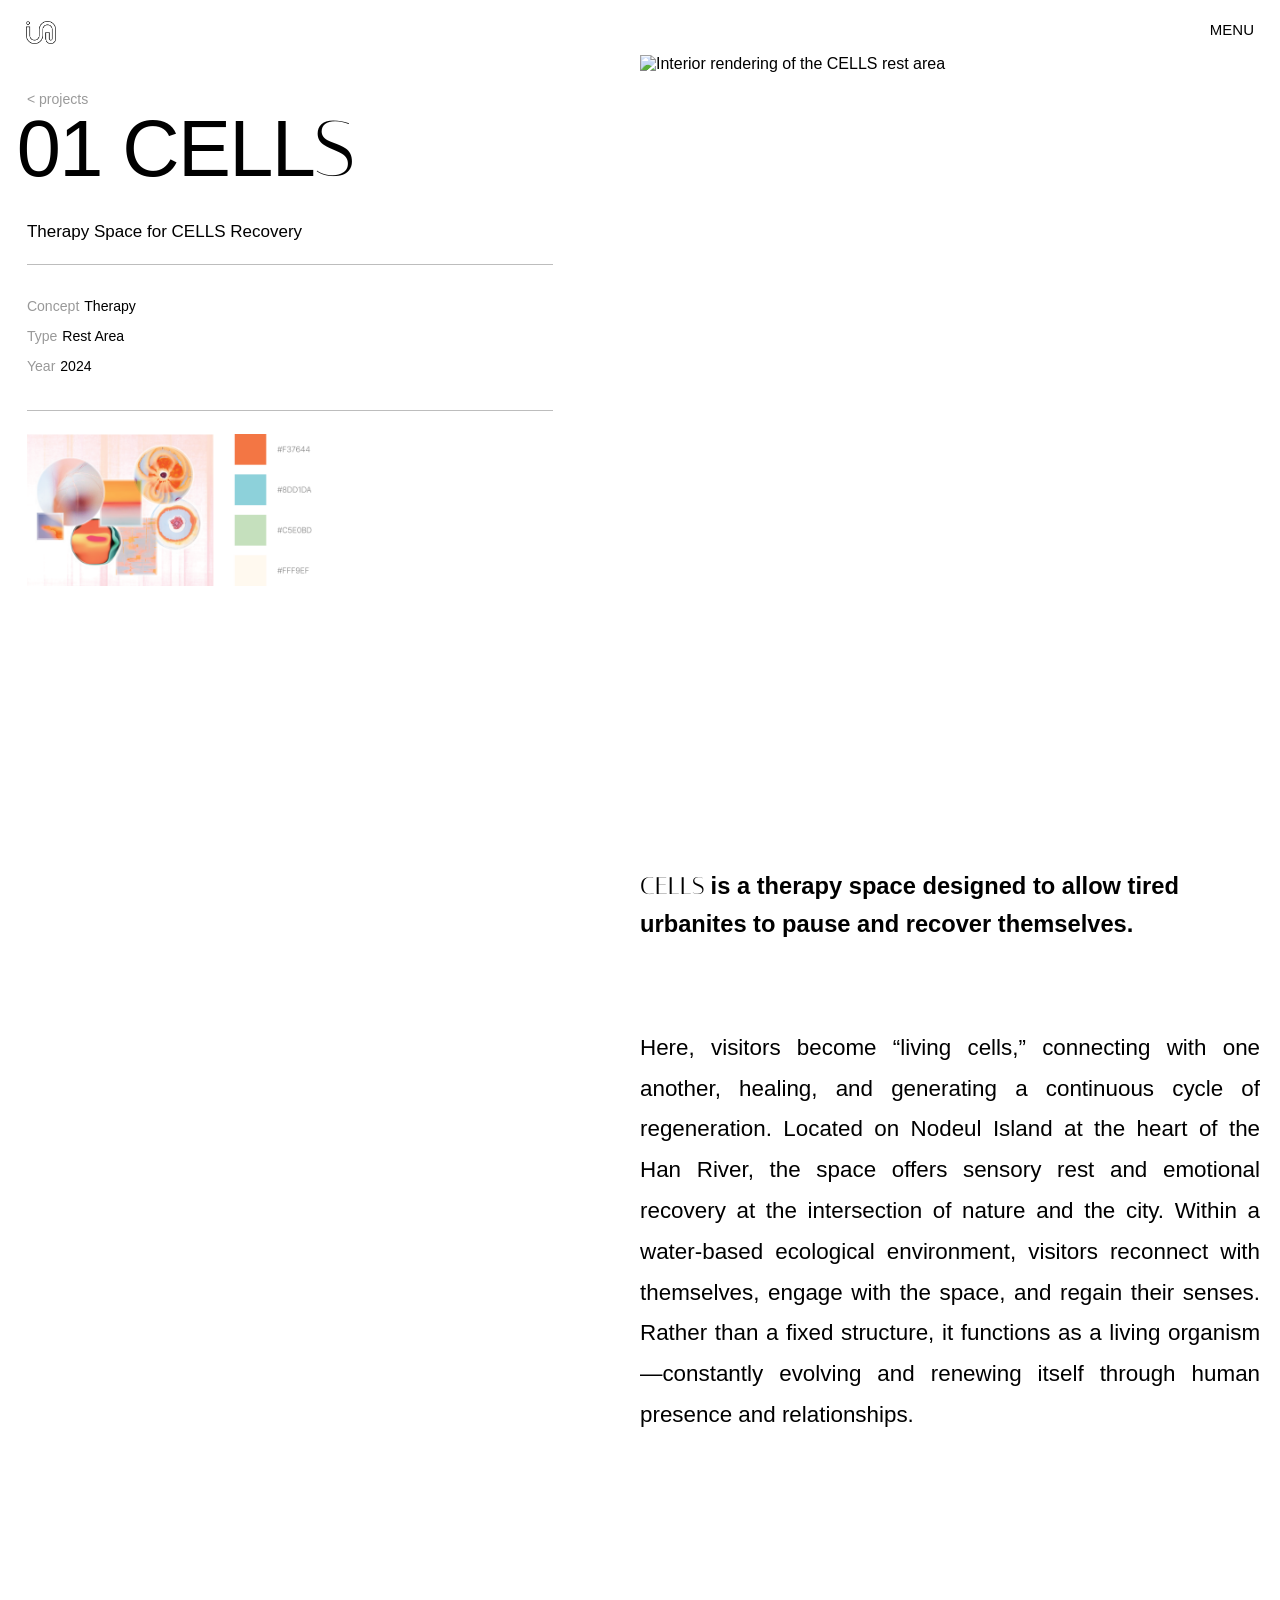
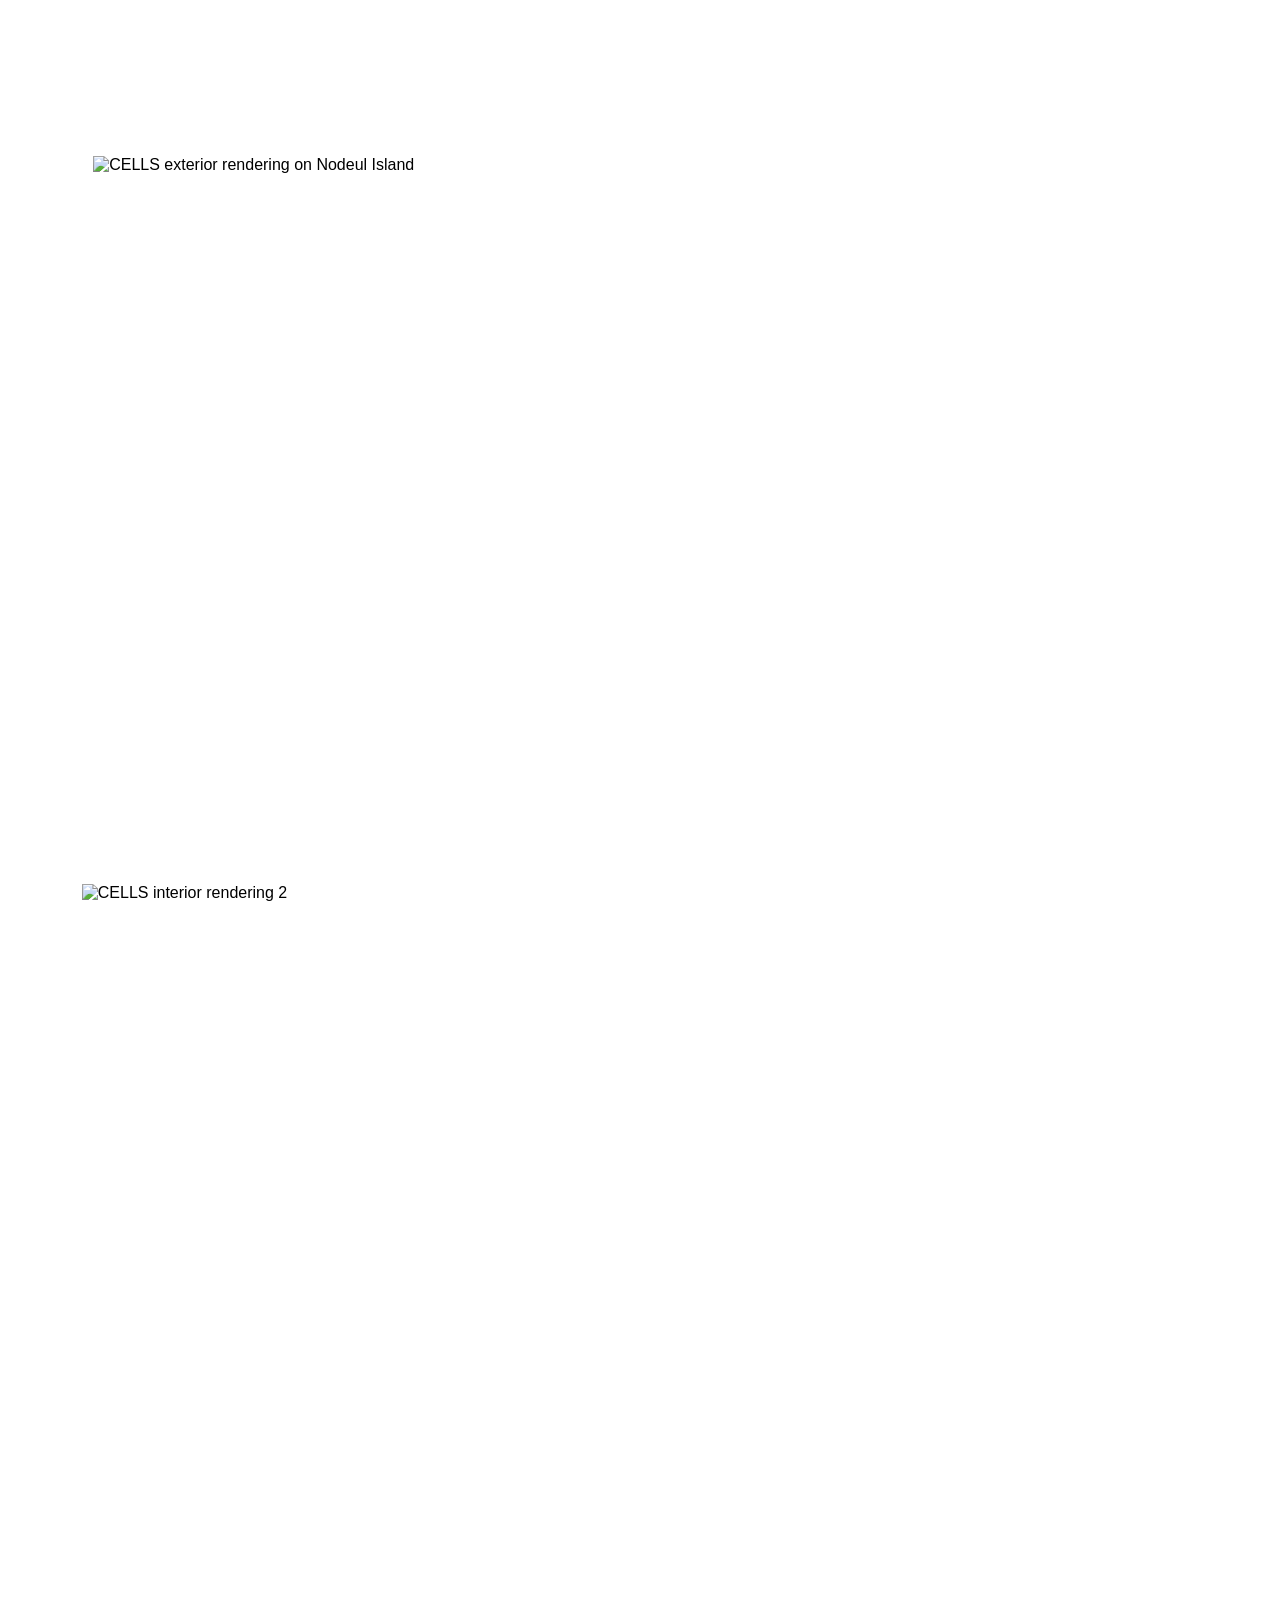
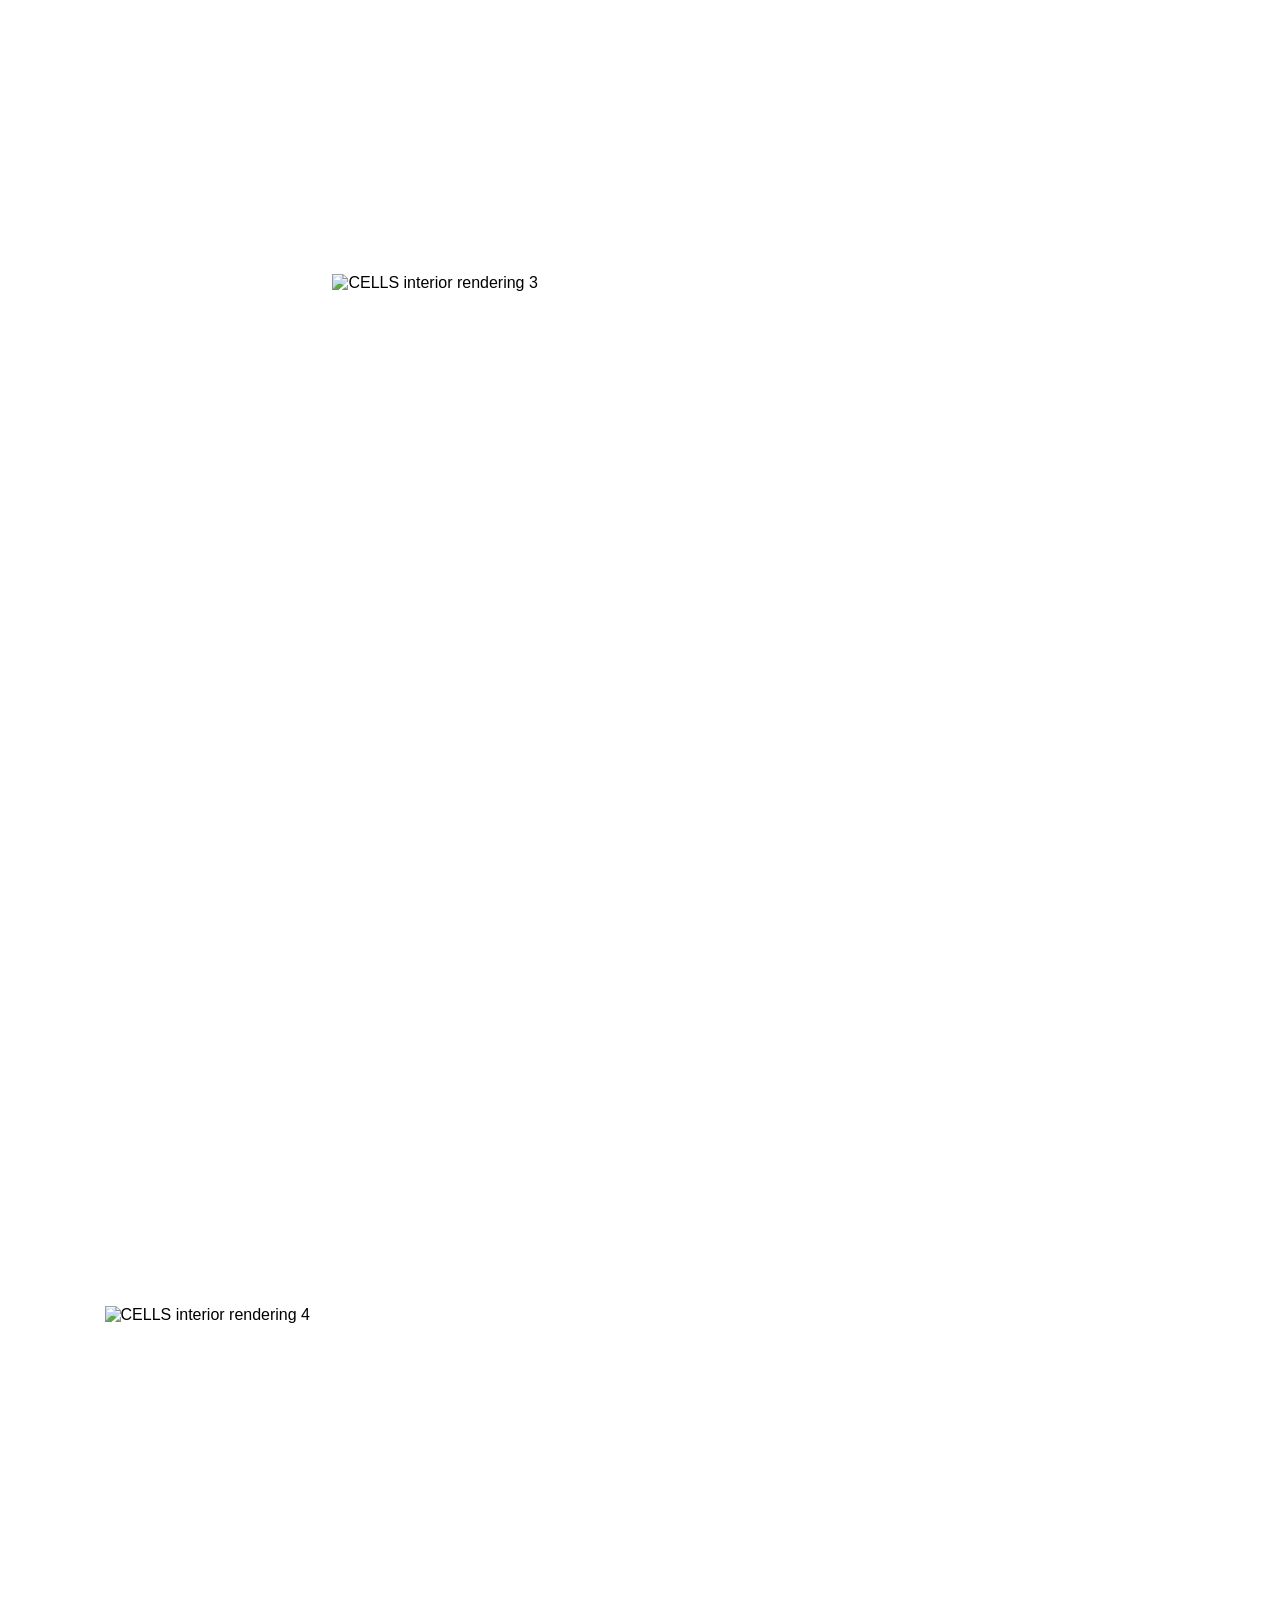
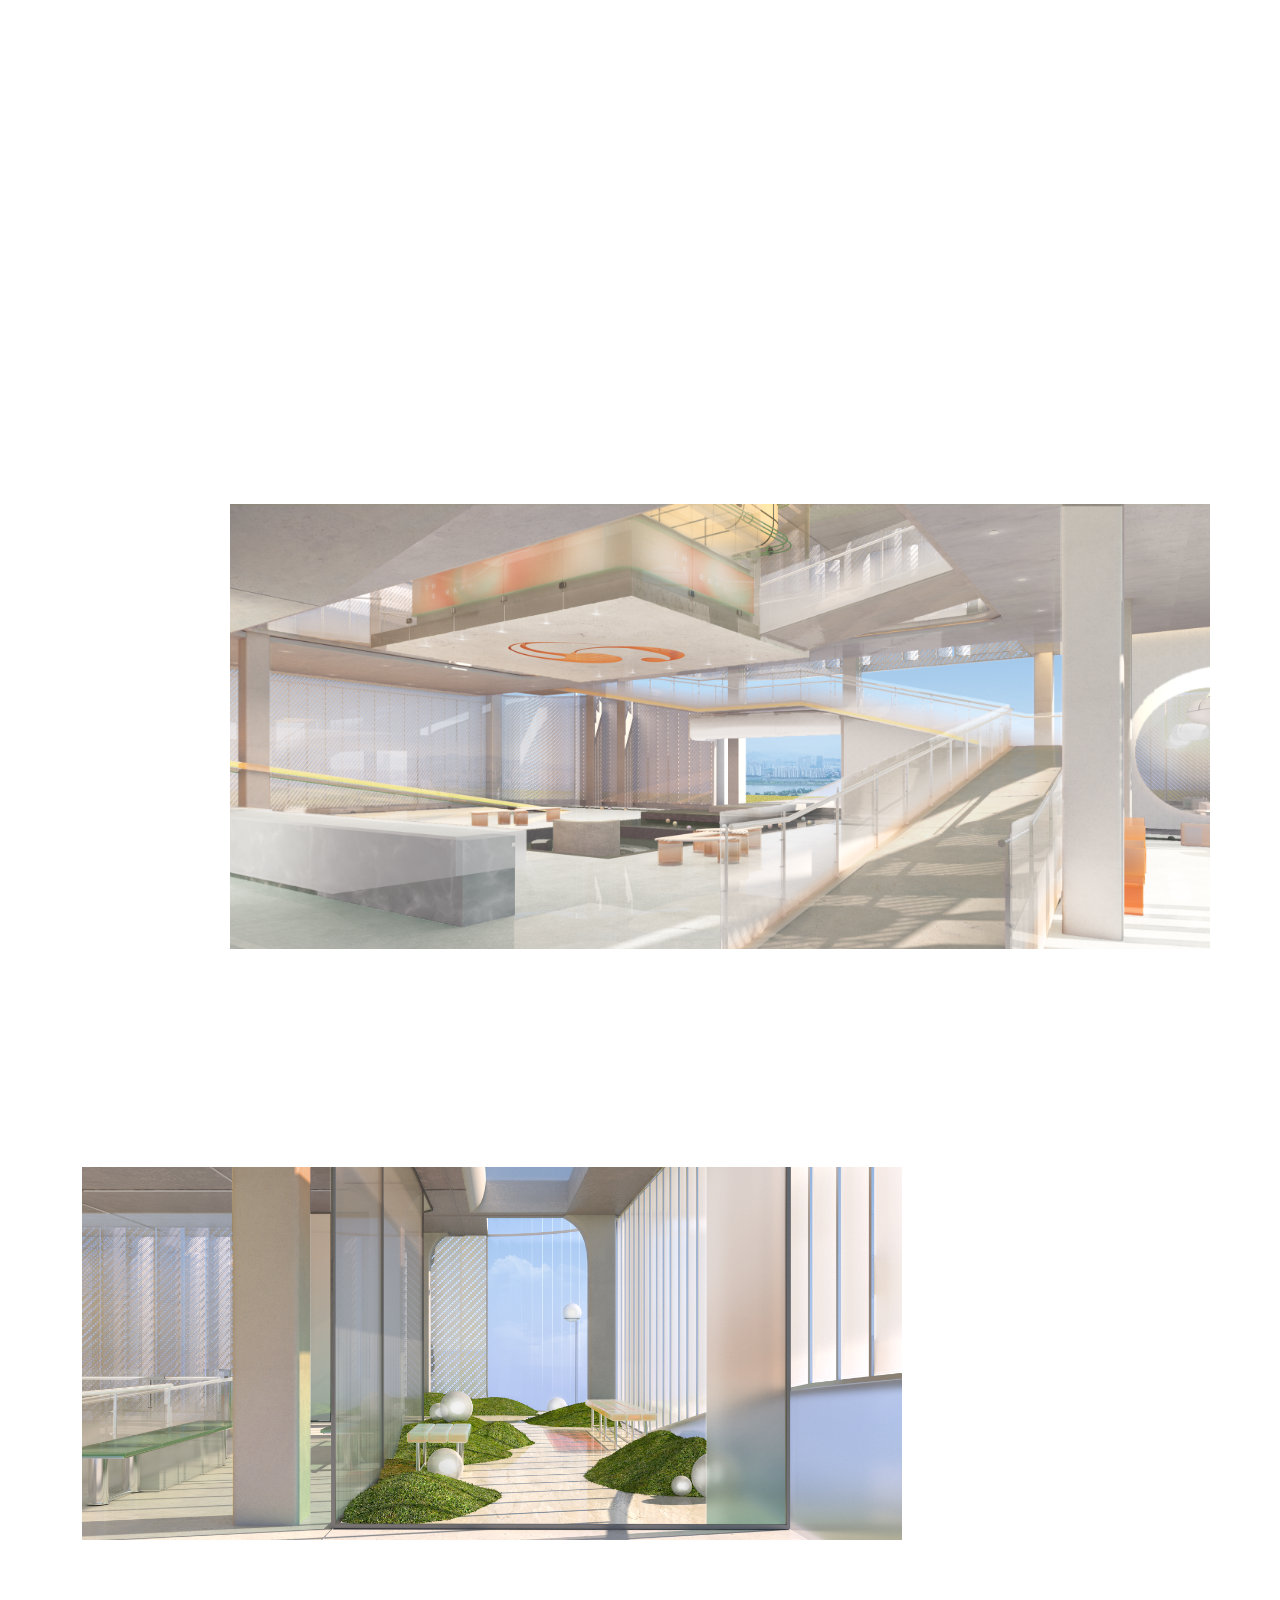
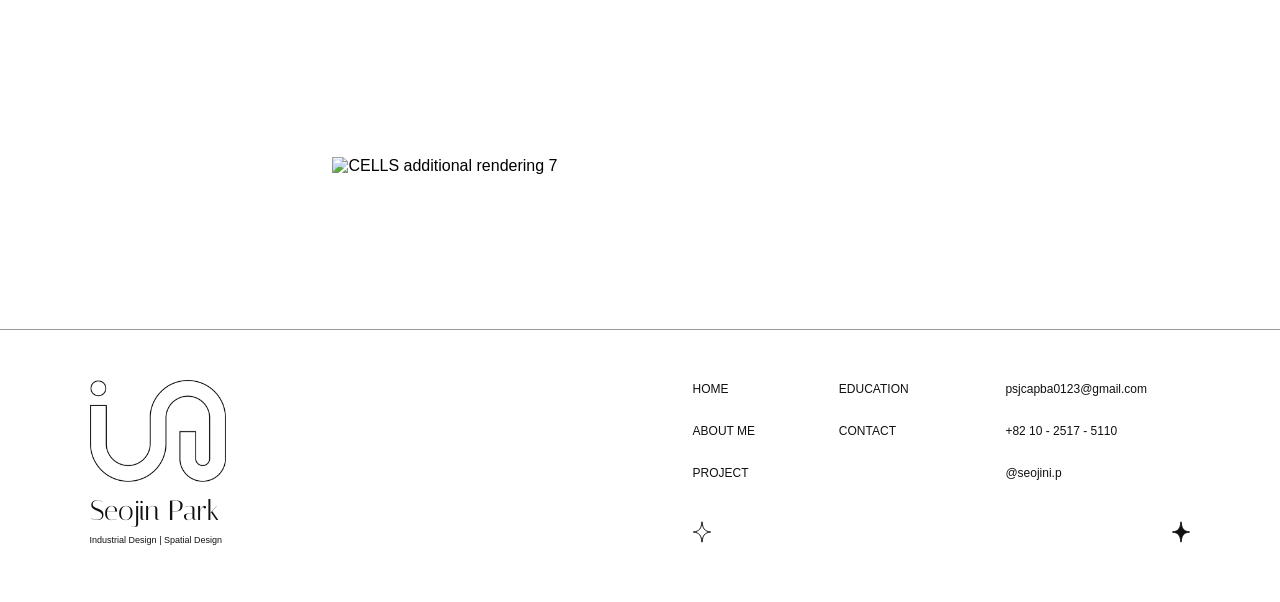
==== commit ac554f6c: "Update cells.html" ====
--- a/cells.html
+++ b/cells.html
@@ -252,6 +252,20 @@
           <img src="images/cells/render-05.png"
                alt="CELLS interior rendering 5"
                width="2400" height="1310" loading="lazy" decoding="async">
+        </figure>
+
+        <!-- Additional rendering 6 -->
+        <figure class="cells-gallery__item cells-gallery__item--left">
+          <img src="images/cells/render-06.png"
+               alt="CELLS additional rendering 6"
+               loading="lazy" decoding="async">
+        </figure>
+
+        <!-- Additional rendering 7 -->
+        <figure class="cells-gallery__item cells-gallery__item--right">
+          <img src="images/cells/render-07.png"
+               alt="CELLS additional rendering 7"
+               loading="lazy" decoding="async">
         </figure>
 
       </section>
